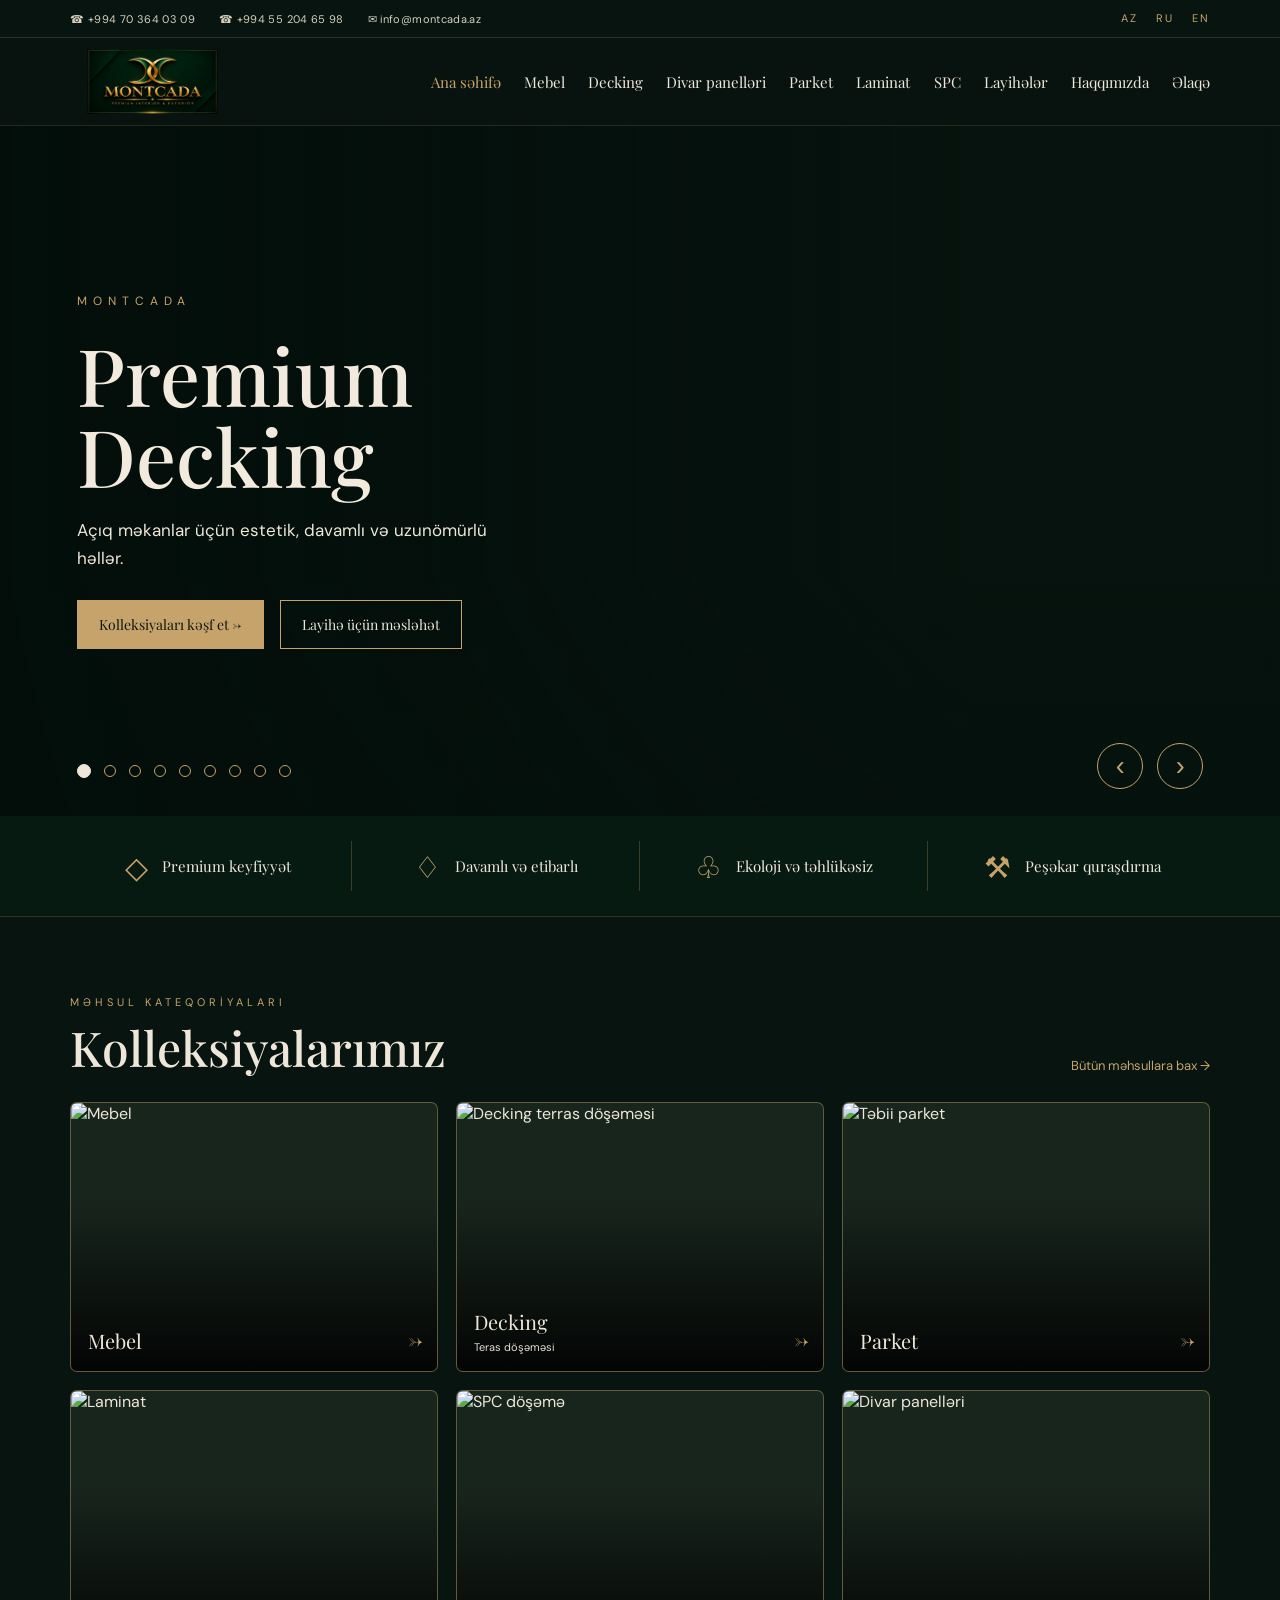
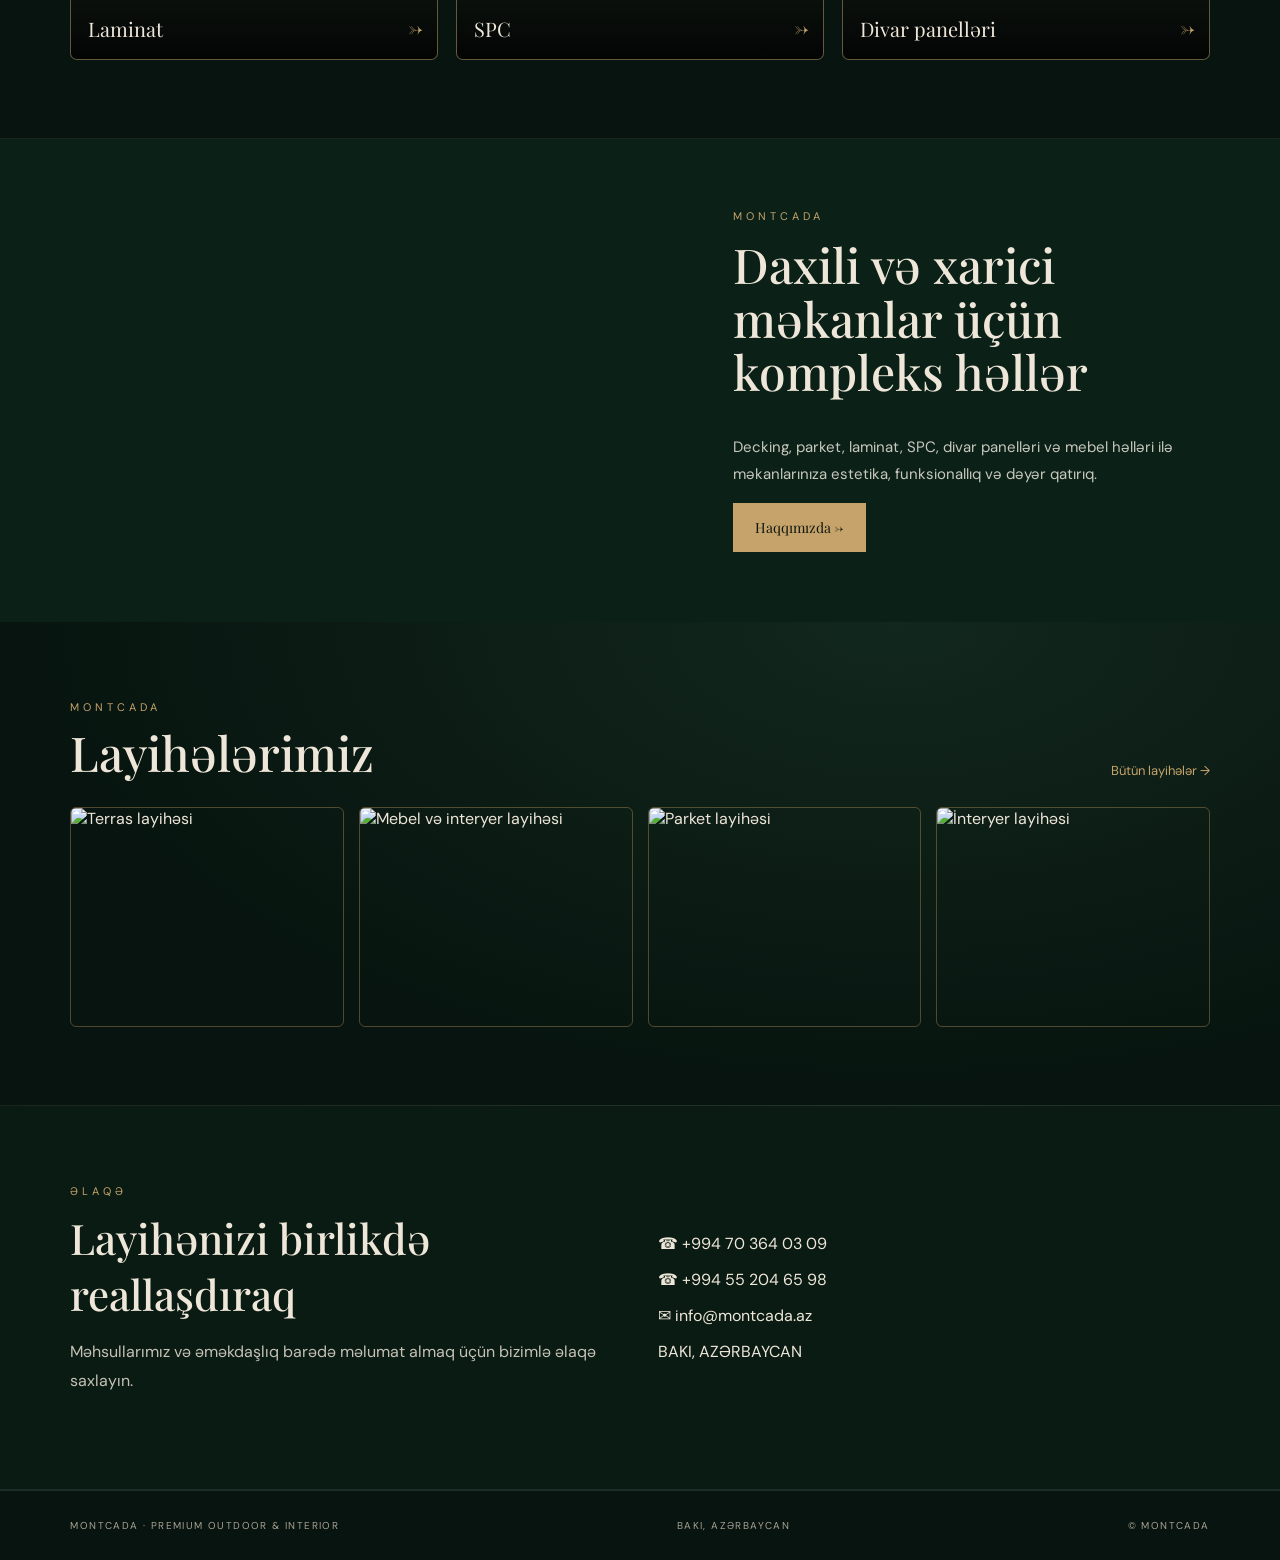
==== index.html @ 9d42d315 "Update index.html" ====
<!doctype html>
<html lang="az">
<head>
<meta charset="utf-8">
<meta name="viewport" content="width=device-width,initial-scale=1">
<meta name="theme-color" content="#07140f">
<title>MONTCADA | Premium Outdoor & Interior</title>
<meta name="description" content="MONTCADA — premium decking, mebel, parket, laminat, SPC və divar panelləri.">
<link rel="preconnect" href="https://fonts.googleapis.com">
<link rel="preconnect" href="https://fonts.gstatic.com" crossorigin>
<link href="https://fonts.googleapis.com/css2?family=DM+Sans:wght@400;500;600;700&family=Playfair+Display:wght@500;600;700&display=swap" rel="stylesheet">

<link rel="stylesheet"
  href="style.css">
</head>

<body>

<div class="topbar">
 <div class="top-contacts">
  <a href="tel:+994703640309">☎ +994 70 364 03 09</a>
  <a href="tel:+994552046598">☎ +994 55 204 65 98</a>
  <a href="mailto:info@montcada.az">✉ info@montcada.az</a>
 </div>
 <div class="languages">AZ　 RU　 EN</div>
</div>
 <header>
  <a class="brand" href="index.html#home" aria-label="MONTCADA ana səhifə">
    <img src="montcada-logo.webp" alt="MONTCADA">
  </a>

  <button class="menu-toggle" id="menuToggle" type="button"
    aria-label="Menyunu aç" aria-expanded="false">☰</button>

  <nav id="mainNav">
    <a class="active" aria-current="page" href="index.html#home">Ana səhifə</a>
    <a href="mebel.html">Mebel</a>
    <a href="decking.html">Decking</a>
    <a href="divar-panelleri.html">Divar panelləri</a>
    <a href="parket.html">Parket</a>
    <a href="laminat.html">Laminat</a>
    <a href="spc.html">SPC</a>
    <a href="#projects">Layihələr</a>
    <a href="#about">Haqqımızda</a>
    <a href="#contact">Əlaqə</a>
  </nav>
</header>

<main>

<!-- ANA SLAYD -->

<section class="hero" id="home" aria-label="MONTCADA əsas təqdimat">

 <div class="hero-bg active" id="heroBgA"></div>
 <div class="hero-bg" id="heroBgB"></div>
 <div class="hero-shade"></div>

 <div class="hero-content">
  <div class="eyebrow">MONTCADA</div>

  <h1 id="heroTitle">Premium<br>Decking</h1>

  <p id="heroDescription">
   Açıq məkanlar üçün estetik, davamlı və uzunömürlü həllər.
  </p>

  <div class="hero-actions">
   <a class="btn primary" href="#collections">Kolleksiyaları kəşf et →</a>
   <a class="btn" href="#contact">Layihə üçün məsləhət</a>
  </div>
 </div>

 <div class="hero-dots" id="heroDots" aria-label="Slayd seçimi"></div>

 <div class="hero-arrows">
  <button class="hero-arrow" id="heroPrev" aria-label="Əvvəlki slayd">‹</button>
  <button class="hero-arrow" id="heroNext" aria-label="Növbəti slayd">›</button>
 </div>

</section>

<!-- ÜSTÜNLÜKLƏR -->

<section class="benefits" aria-label="MONTCADA üstünlükləri">

 <div class="benefit">
  <span class="benefit-icon">◇</span>
  Premium keyfiyyət
 </div>

 <div class="benefit">
  <span class="benefit-icon">♢</span>
  Davamlı və etibarlı
 </div>

 <div class="benefit">
  <span class="benefit-icon">♧</span>
  Ekoloji və təhlükəsiz
 </div>

 <div class="benefit">
  <span class="benefit-icon">⚒</span>
  Peşəkar quraşdırma
 </div>

</section>

<!-- MƏHSUL KATEQORİYALARI -->

<section class="section" id="collections">

 <div class="section-heading">
  <div>
   <div class="section-kicker">Məhsul kateqoriyaları</div>
   <h2>Kolleksiyalarımız</h2>
  </div>

  <a class="text-link" href="#contact">Bütün məhsullara bax →</a>
 </div>

 <div class="category-grid">
<a class="category-card" id="mebel" href="mebel.html">
  <img loading="lazy"
  src="https://images.unsplash.com/photo-1616486338812-3dadae4b4ace?auto=format&fit=crop&w=800&q=85"
  alt="Mebel">
  <span class="category-label">
    <span>Mebel</span>
    <span class="category-arrow">→</span>
  </span>
</a>
 <a class="category-card" id="decking" href="decking.html">
   <img loading="lazy" src="https://images.unsplash.com/photo-1600566753086-00f18fb6b3ea?auto=format&fit=crop&w=700&q=80" alt="Decking terras döşəməsi">
   <span class="category-label">
    <span>Decking<small>Teras döşəməsi</small></span>
    <span class="category-arrow">→</span>
   </span>
  </a>

  <a class="category-card" id="parket" href="parket.html">
   <img loading="lazy" src="https://images.unsplash.com/photo-1600607687920-4e2a09cf159d?auto=format&fit=crop&w=700&q=80" alt="Təbii parket">
   <span class="category-label">
    <span>Parket</span>
    <span class="category-arrow">→</span>
   </span>
  </a>

  <a class="category-card" id="laminat" href="laminat.html">
   <img loading="lazy" src="https://images.unsplash.com/photo-1600210492486-724fe5c67fb0?auto=format&fit=crop&w=700&q=80" alt="Laminat">
   <span class="category-label">
    <span>Laminat</span>
    <span class="category-arrow">→</span>
   </span>
  </a>

  <a class="category-card" id="spc" href="spc.html">
   <img loading="lazy" src="https://images.unsplash.com/photo-1600566753190-17f0baa2a6c3?auto=format&fit=crop&w=700&q=80" alt="SPC döşəmə">
   <span class="category-label">
    <span>SPC</span>
    <span class="category-arrow">→</span>
   </span>
  </a>

  <a class="category-card" id="divar-panelleri" href="divar-panelleri.html">
   <img loading="lazy" src="https://images.unsplash.com/photo-1600607687939-ce8a6c25118c?auto=format&fit=crop&w=700&q=80" alt="Divar panelləri">
   <span class="category-label">
    <span>Divar panelləri</span>
    <span class="category-arrow">→</span>
   </span>
  </a>

 </div>
</section>

<!-- HAQQIMIZDA -->

<section class="about" id="about">

 <div class="about-image" role="img" aria-label="Müasir interyer"></div>

 <div class="about-copy" id="mebel">

  <div class="section-kicker">MONTCADA</div>

  <h2>Daxili və xarici məkanlar üçün kompleks həllər</h2>

  <p>
   Decking, parket, laminat, SPC, divar panelləri və mebel həlləri ilə
   məkanlarınıza estetika, funksionallıq və dəyər qatırıq.
  </p>

  <div>
   <a class="btn primary" href="#contact">Haqqımızda →</a>
  </div>

 </div>
</section>

<!-- LAYİHƏLƏR -->

<section class="section projects" id="projects">

 <div class="section-heading">
  <div>
   <div class="section-kicker">MONTCADA</div>
   <h2>Layihələrimiz</h2>
  </div>

  <a class="text-link" href="#contact">Bütün layihələr →</a>
 </div>

 <div class="project-grid">

  <div class="project-card">
   <img loading="lazy" src="https://images.unsplash.com/photo-1600566753086-00f18fb6b3ea?auto=format&fit=crop&w=800&q=80" alt="Terras layihəsi">
  </div>

  <div class="project-card">
   <img loading="lazy" src="https://images.unsplash.com/photo-1600210492486-724fe5c67fb0?auto=format&fit=crop&w=800&q=80" alt="Mebel və interyer layihəsi">
  </div>

  <div class="project-card">
   <img loading="lazy" src="https://images.unsplash.com/photo-1600607687920-4e2a09cf159d?auto=format&fit=crop&w=800&q=80" alt="Parket layihəsi">
  </div>

  <div class="project-card">
   <img loading="lazy" src="https://images.unsplash.com/photo-1600607687939-ce8a6c25118c?auto=format&fit=crop&w=800&q=80" alt="İnteryer layihəsi">
  </div>

 </div>
</section>

<!-- ƏLAQƏ -->

<section class="section contact-section" id="contact">

 <div>
  <div class="section-kicker">Əlaqə</div>
  <h2>Layihənizi birlikdə reallaşdıraq</h2>
  <p>
   Məhsullarımız və əməkdaşlıq barədə məlumat almaq üçün
   bizimlə əlaqə saxlayın.
  </p>
 </div>

 <div class="contact-details">
  <a href="tel:+994703640309">☎ +994 70 364 03 09</a>
  <a href="tel:+994552046598">☎ +994 55 204 65 98</a>
  <a href="mailto:info@montcada.az">✉ info@montcada.az</a>
  <span>BAKI, AZƏRBAYCAN</span>
 </div>

</section>

</main>

<footer>
 <span>MONTCADA · PREMIUM OUTDOOR & INTERIOR</span>
 <span>BAKI, AZƏRBAYCAN</span>
 <span>© MONTCADA</span>
</footer>

<script>

/* 9 ANA SLAYD */

const heroItems=[

 {
  title:"Premium<br>Decking",
  desc:"Açıq məkanlar üçün estetik, davamlı və uzunömürlü həllər.",
  image:"https://images.unsplash.com/photo-1600607687939-ce8a6c25118c?auto=format&fit=crop&w=1800&q=85"
 },

 {
  title:"Premium Mebel",
  desc:"Daxili və xarici məkanlar üçün zövqlü mebel həlləri.",
  image:"https://images.unsplash.com/photo-1600210492486-724fe5c67fb0?auto=format&fit=crop&w=1800&q=85"
 },

 {
  title:"Müasir İnteryer",
  desc:"Məkanınıza xüsusi xarakter verən müasir dizayn həlləri.",
  image:"https://images.unsplash.com/photo-1600566753086-00f18fb6b3ea?auto=format&fit=crop&w=1800&q=85"
 },

 {
  title:"Təbii Parket",
  desc:"Təbii ağacın istiliyi və zərifliyi ilə seçilən döşəmələr.",
  image:"https://images.unsplash.com/photo-1600607687920-4e2a09cf159d?auto=format&fit=crop&w=1800&q=85"
 },

 {
  title:"Laminat",
  desc:"Hər interyerə uyğun davamlı və praktik döşəmə həlləri.",
  image:"https://images.unsplash.com/photo-1600566753190-17f0baa2a6c3?auto=format&fit=crop&w=1800&q=85"
 },

 {
  title:"Divar Panelləri",
  desc:"İnteryerinizə xüsusi görünüş verən müasir divar üzlükləri.",
  image:"https://images.unsplash.com/photo-1600607687939-ce8a6c25118c?auto=format&fit=crop&w=1800&q=85&sat=-20"
 },

 {
  title:"SPC Döşəmə",
  desc:"Suya davamlı və müasir məkanlar üçün universal döşəmə.",
  image:"https://images.unsplash.com/photo-1600566752355-35792bedcfea?auto=format&fit=crop&w=1800&q=85"
 },

 {
  title:"Premium Kolleksiyalar",
  desc:"Zövqünüzə və məkanınıza uyğun geniş məhsul seçimi.",
  image:"https://images.unsplash.com/photo-1600607687644-c7171b42498f?auto=format&fit=crop&w=1800&q=85"
 },

 {
  title:"MONTCADA",
  desc:"Keyfiyyət, estetika və etibarlı xidmət bir arada.",
  image:"https://images.unsplash.com/photo-1600566753190-17f0baa2a6c3?auto=format&fit=crop&w=1800&q=85&sat=15"
 }

];

const bgA=document.getElementById("heroBgA");
const bgB=document.getElementById("heroBgB");

const titleEl=document.getElementById("heroTitle");
const descEl=document.getElementById("heroDescription");
const dotsEl=document.getElementById("heroDots");

let heroIndex=0;
let activeBg=0;
let heroTimer;

/* NOQTƏLƏRİ YARAT */

heroItems.forEach((item,index)=>{

 const dot=document.createElement("button");

 dot.type="button";

 dot.className="hero-dot"+(index===0?" active":"");

 dot.setAttribute("aria-label",`${index+1}-ci slayda keç`);

 dot.addEventListener("click",()=>goHero(index,true));

 dotsEl.appendChild(dot);

});

/* SLAYDI DƏYİŞ */

function goHero(index,manual=false){

 index=(index+heroItems.length)%heroItems.length;

 if(index===heroIndex)return;

 const item=heroItems[index];

 const nextBg=activeBg===0?bgB:bgA;

 const preload=new Image();

 preload.onload=()=>{

  nextBg.style.backgroundImage=`url("${item.image}")`;

  nextBg.classList.add("active");

  (activeBg===0?bgA:bgB).classList.remove("active");

  activeBg=activeBg===0?1:0;

  titleEl.innerHTML=item.title;

  descEl.textContent=item.desc;

  [...dotsEl.children].forEach((dot,i)=>{
   dot.classList.toggle("active",i===index);
  });

  heroIndex=index;

 };

 preload.onerror=()=>{};

 preload.src=item.image;

 if(manual)resetHeroTimer();

}

/* 10 SANİYƏLİK AVTOMATİK SLAYD */

function resetHeroTimer(){

 clearInterval(heroTimer);

 heroTimer=setInterval(()=>{
  goHero(heroIndex+1);
 },10000);

}

/* SAĞ-SOL DÜYMƏLƏR */

document.getElementById("heroPrev").addEventListener("click",()=>{
 goHero(heroIndex-1,true);
});

document.getElementById("heroNext").addEventListener("click",()=>{
 goHero(heroIndex+1,true);
});

/* İLK ŞƏKİL */

bgA.style.backgroundImage=`url("${heroItems[0].image}")`;

/* QALAN ŞƏKİLLƏRİ ƏVVƏLCƏDƏN YÜKLƏ */

heroItems.slice(1).forEach(item=>{
 const image=new Image();
 image.src=item.image;
});

/* SLAYDI BAŞLAT */

resetHeroTimer();

/* MOBİL MENYU */

const menuToggle=document.getElementById("menuToggle");

const mainNav=document.getElementById("mainNav");

menuToggle.addEventListener("click",()=>{

 const open=mainNav.classList.toggle("open");

 menuToggle.setAttribute("aria-expanded",String(open));

 menuToggle.textContent=open?"×":"☰";

});

mainNav.querySelectorAll("a").forEach(link=>{

 link.addEventListener("click",()=>{

  mainNav.classList.remove("open");

  menuToggle.setAttribute("aria-expanded","false");

  menuToggle.textContent="☰";

 });

});

</script>

</body>
</html>
---- style.css ----
:root{
--bg:#07140f;
--panel:#0c1d16;
--green:#123e2d;
--gold:#c5a36a;
--cream:#eee6d8;
--muted:#b6b1a6
}

*{box-sizing:border-box}

html{
scroll-behavior:smooth;
scroll-padding-top:90px
}

body{
margin:0;
background:var(--bg);
color:var(--cream);
font-family:"DM Sans",sans-serif
}

a{color:inherit}

.topbar{
min-height:38px;
padding:7px 5.5%;
display:flex;
align-items:center;
justify-content:space-between;
gap:18px;
border-bottom:1px solid #ffffff20;
color:#d9d0bf;
font-size:11px;
letter-spacing:.35px
}

.top-contacts{
display:flex;
gap:24px;
flex-wrap:wrap
}

.topbar a{text-decoration:none}

.languages{
color:var(--gold);
white-space:nowrap;
letter-spacing:2px
}

header{
min-height:88px;
padding:10px 5.5%;
display:flex;
align-items:center;
justify-content:space-between;
gap:28px;
background:#08130f;
border-bottom:1px solid #c5a36a28;
position:relative;
z-index:20
}

.brand{
width:205px;
height:65px;
flex:0 0 205px;
display:flex;
align-items:center
}

.brand img{
width:100%;
height:100%;
object-fit:contain
}
.brand{
  transform:translateX(-15%);
}
@media (min-width:851px){
  .brand{
    transform:translateX(-10%);
  }
}


nav{
display:flex;
align-items:center;
justify-content:flex-end;
gap:clamp(12px,1.8vw,27px);
flex:1
}

nav a{
text-decoration:none;
color:#eee6d8;
font:15px "Playfair Display",serif;
white-space:nowrap;
transition:color .25s
}

nav a:hover{color:var(--gold)}

nav a.active{
  color:var(--gold);
}
  
.menu-toggle{
display:none;
background:transparent;
color:var(--gold);
border:1px solid #c5a36a88;
border-radius:3px;
font-size:23px;
padding:5px 11px
}

/* ANA SLAYD */

.hero{
height:min(690px,68vw);
min-height:570px;
position:relative;
overflow:hidden;
background:#07140f
}

.hero-bg{
position:absolute;
inset:0;
background-size:cover;
background-position:center;
opacity:0;
transition:opacity 1.5s ease;
will-change:opacity
}

.hero-bg.active{opacity:1}

.hero-shade{
position:absolute;
inset:0;
background:
linear-gradient(90deg,rgba(3,14,10,.91) 0%,rgba(3,14,10,.65) 34%,rgba(3,14,10,.12) 76%),
linear-gradient(0deg,rgba(3,14,10,.28),transparent 35%);
z-index:1;
pointer-events:none
}

.hero-content{
position:relative;
z-index:2;
height:100%;
max-width:760px;
padding:60px 6%;
display:flex;
flex-direction:column;
justify-content:center;
align-items:flex-start
}

.eyebrow{
color:var(--gold);
font-size:12px;
letter-spacing:6px;
text-transform:uppercase
}

.hero h1{
font:500 clamp(50px,6.2vw,82px)/1.02 "Playfair Display",serif;
color:#f2eadc;
margin:25px 0 20px;
max-width:700px
}

.hero p{
font-size:17px;
line-height:1.7;
color:#eee6d8;
max-width:430px;
margin:0
}

.hero-actions{
display:flex;
flex-wrap:wrap;
gap:16px;
margin-top:27px
}

.btn{
display:inline-flex;
align-items:center;
justify-content:center;
gap:12px;
padding:14px 21px;
border:1px solid var(--gold);
color:var(--cream);
text-decoration:none;
font:14px "Playfair Display",serif;
transition:background .25s,color .25s
}

.btn.primary{
background:var(--gold);
color:#10170f
}

.btn:hover{
background:var(--gold);
color:#10170f
}

/* SLAYD NOQTƏLƏRİ */

.hero-dots{
position:absolute;
z-index:4;
left:6%;
bottom:38px;
display:flex;
align-items:center;
gap:13px
}

.hero-dot{
width:12px;
height:12px;
padding:0;
border:1px solid var(--gold);
border-radius:50%;
background:transparent;
cursor:pointer;
transition:all .35s
}

.hero-dot.active{
width:14px;
height:14px;
background:var(--cream);
border-color:var(--cream)
}

.hero-arrows{
position:absolute;
z-index:4;
right:6%;
bottom:27px;
display:flex;
gap:14px
}

.hero-arrow{
width:46px;
height:46px;
border:1px solid var(--gold);
border-radius:50%;
background:#07140f55;
color:var(--gold);
font-size:27px;
cursor:pointer;
transition:all .25s
}

.hero-arrow:hover{
background:var(--gold);
color:#07140f
}

/* ÜSTÜNLÜKLƏR */

.benefits{
display:grid;
grid-template-columns:repeat(4,1fr);
padding:25px 5%;
background:#071a12;
border-bottom:1px solid #c5a36a33
}

.benefit{
display:flex;
align-items:center;
justify-content:center;
gap:14px;
padding:5px 12px;
border-right:1px solid #c5a36a44;
font:15px "Playfair Display",serif
}

.benefit:last-child{border:0}

.benefit-icon{
font-size:30px;
color:var(--gold)
}

/* MƏHSULLAR */

.section{
padding:78px 5.5%;
border-bottom:1px solid #ffffff12
}

.section-heading{
display:flex;
align-items:flex-end;
justify-content:space-between;
gap:20px;
margin-bottom:28px
}

.section-kicker{
color:var(--gold);
font-size:11px;
letter-spacing:4px;
text-transform:uppercase
}

.section h2{
font:500 clamp(34px,4vw,48px)/1.1 "Playfair Display",serif;
margin:12px 0 0
}

.text-link{
color:var(--gold);
text-decoration:none;
font-size:13px;
white-space:nowrap
}

.category-grid{
display:grid;
grid-template-columns:repeat(3,minmax(0,1fr));
gap:18px
}

.category-card{
height:270px;
position:relative;
overflow:hidden;
border:1px solid #b9965d77;
border-radius:7px;
background:#18251d;
text-decoration:none
}

.category-card img{
width:100%;
height:100%;
object-fit:cover;
display:block;
transition:transform .7s ease
}

.category-card:hover img{
transform:scale(1.06)
}

.category-card:after{
content:"";
position:absolute;
inset:35% 0 0;
background:linear-gradient(transparent,rgba(0,0,0,.88))
}

.category-label{
position:absolute;
z-index:1;
left:17px;
right:14px;
bottom:17px;
display:flex;
align-items:flex-end;
justify-content:space-between;
gap:8px;
font:20px "Playfair Display",serif
}

.category-label small{
display:block;
font:11px "DM Sans",sans-serif;
margin-top:5px;
color:#e4ded3
}

.category-arrow{
color:var(--gold);
font-size:22px
}

/* HAQQIMIZDA */

.about{
display:grid;
grid-template-columns:1.05fr .95fr;
min-height:420px;
background:#0b2118
}

.about-image{
min-height:420px;
background:url("https://images.unsplash.com/photo-1600210492486-724fe5c67fb0?auto=format&fit=crop&w=1400&q=82") center/cover
}

.about-copy{
padding:70px 10%;
display:flex;
flex-direction:column;
justify-content:center
}

.about-copy h2{
font:500 clamp(34px,4vw,48px)/1.12 "Playfair Display",serif;
margin:15px 0 20px
}

.about-copy p{
color:#c9c8bd;
line-height:1.8;
font-size:15px;
max-width:540px
}

/* LAYİHƏLƏR */

.projects{
background:radial-gradient(ellipse at 70% 0%,#12271d,#07140f 70%)
}

.project-grid{
display:grid;
grid-template-columns:repeat(4,1fr);
gap:15px
}

.project-card{
height:220px;
overflow:hidden;
border-radius:6px;
border:1px solid #b9965d66
}

.project-card img{
width:100%;
height:100%;
object-fit:cover;
display:block;
transition:transform .7s
}

.project-card:hover img{
transform:scale(1.05)
}

/* ƏLAQƏ */

.contact-section{
display:grid;
grid-template-columns:1fr 1fr;
gap:35px;
align-items:center;
background:#0a1b13
}

.contact-section h2{
font:500 42px "Playfair Display",serif;
margin:12px 0
}

.contact-section p{
color:#c5c1b5;
line-height:1.8
}

.contact-details{
display:grid;
gap:15px
}

.contact-details a{
color:var(--cream);
text-decoration:none
}

footer{
padding:28px 5.5%;
display:flex;
justify-content:space-between;
gap:15px;
flex-wrap:wrap;
color:#a9a294;
font-size:10px;
letter-spacing:1.4px;
border-top:1px solid #ffffff1a
}

/* TABLET */

@media(max-width:1050px){
header{gap:15px}
.brand{width:165px;flex-basis:165px}
nav{gap:12px}
nav a{font-size:13px}
.category-card{height:230px}
}

/* MOBİL */

@media(max-width:850px){

.topbar{
padding:7px 4%;
font-size:9px
}

.top-contacts{gap:10px}

header{
min-height:75px;
padding:8px 4%;
flex-wrap:wrap
}

.brand{
width:155px;
height:54px;
flex-basis:155px
}

.menu-toggle{
display:block;
margin-left:auto
}

nav{
display:none;
order:3;
flex:0 0 100%;
width:100%;
justify-content:flex-start;
flex-wrap:wrap;
gap:16px 20px;
padding:12px 0 15px
}

nav.open{display:flex}

.hero{
height:620px;
min-height:530px
}

.hero-content{padding:45px 7%}

.benefits{
grid-template-columns:1fr 1fr;
gap:15px;
padding:22px 5%
}

.benefit{
justify-content:flex-start;
border:0;
font-size:13px
}

.category-grid{
grid-template-columns:repeat(2,minmax(0,1fr))
}

.category-card{height:210px}

.category-card:last-child{
grid-column:span 2
}

.about{grid-template-columns:1fr}

.about-image{min-height:330px}

.about-copy{padding:50px 7%}

.project-grid{grid-template-columns:1fr 1fr}

.project-card{height:190px}

.contact-section{grid-template-columns:1fr}
}

/* TELEFON */

@media(max-width:520px){

.topbar{font-size:8px}

.top-contacts{
display:grid;
gap:3px
}

.languages{letter-spacing:1px}

.hero{
height:590px;
min-height:510px
}

.hero-content{padding:40px 7%}

.hero h1{font-size:46px}

.hero p{
font-size:14px;
max-width:310px
}

.hero-actions{gap:9px}

.hero-actions .btn{
padding:12px 13px;
font-size:12px
}

.hero-dots{
left:7%;
bottom:27px;
gap:9px
}

.hero-dot{
width:9px;
height:9px
}

.hero-dot.active{
width:12px;
height:12px
}

.hero-arrows{
right:5%;
bottom:15px;
gap:7px
}

.hero-arrow{
width:36px;
height:36px;
font-size:21px
}

.benefit{
gap:8px;
font-size:11px;
padding:3px
}

.benefit-icon{font-size:23px}

.section{padding:52px 5%}

.section-heading{
align-items:flex-start;
flex-direction:column
}

.category-grid{gap:9px}

.category-card{height:165px}

.category-label{
left:10px;
bottom:12px;
font-size:17px
}

.about-image{min-height:250px}

.about-copy h2{font-size:34px}

.project-card{height:145px}

.contact-section h2{font-size:34px}

footer{
flex-direction:column;
font-size:9px
}
}

@media(prefers-reduced-motion:reduce){
*,*::before,*::after{
scroll-behavior:auto!important;
transition:none!important
}
}
/* MONTCADA — PREMIUM MOBIL MENYU */
@media (max-width: 850px) {
  header {
    position: relative !important;
    z-index: 100 !important;
    display: flex !important;
    flex-wrap: wrap !important;
    align-items: center !important;
    justify-content: space-between !important;
    height: auto !important;
    min-height: 88px !important;
    padding: 10px 5% !important;
    gap: 12px !important;
  }

  header .brand {
    display: flex !important;
    align-items: center !important;
    width: 190px !important;
    height: 65px !important;
  }

  header .brand img {
    width: 100% !important;
    height: 100% !important;
    object-fit: contain !important;
  }

  #menuToggle {
    display: block !important;
    margin-left: auto !important;
    background: transparent !important;
    color: #c5a36a !important;
    border: 1px solid rgba(197,163,106,.65) !important;
    border-radius: 3px !important;
    padding: 9px 13px !important;
    font-size: 25px !important;
  }

  #mainNav {
    display: none !important;
    position: static !important;
    order: 3 !important;
    flex: 0 0 100% !important;
    width: 100% !important;
    height: auto !important;
    margin: 0 !important;
    padding: 8px 0 12px !important;
    flex-direction: column !important;
    align-items: stretch !important;
    gap: 0 !important;
    background: transparent !important;
  }

  #mainNav.open {
    display: flex !important;
  }

  #mainNav a {
    display: block !important;
    width: 100% !important;
    padding: 13px 8px !important;
    border: 0 !important;
    border-bottom: 1px solid rgba(197,163,106,.18) !important;
    background: transparent !important;
    color: #eee6d8 !important;
    font-family: Georgia, serif !important;
    font-size: 23px !important;
    text-align: left !important;
    text-decoration: none !important;
  }

  #mainNav a.active,
  #mainNav a[aria-current="page"] {
    color: #c5a36a !important;
  }
}

@media (max-width: 520px) {
  header .brand {
    width: 175px !important;
    height: 60px !important;
  }

  #mainNav a {
    font-size: 22px !important;
  }
}
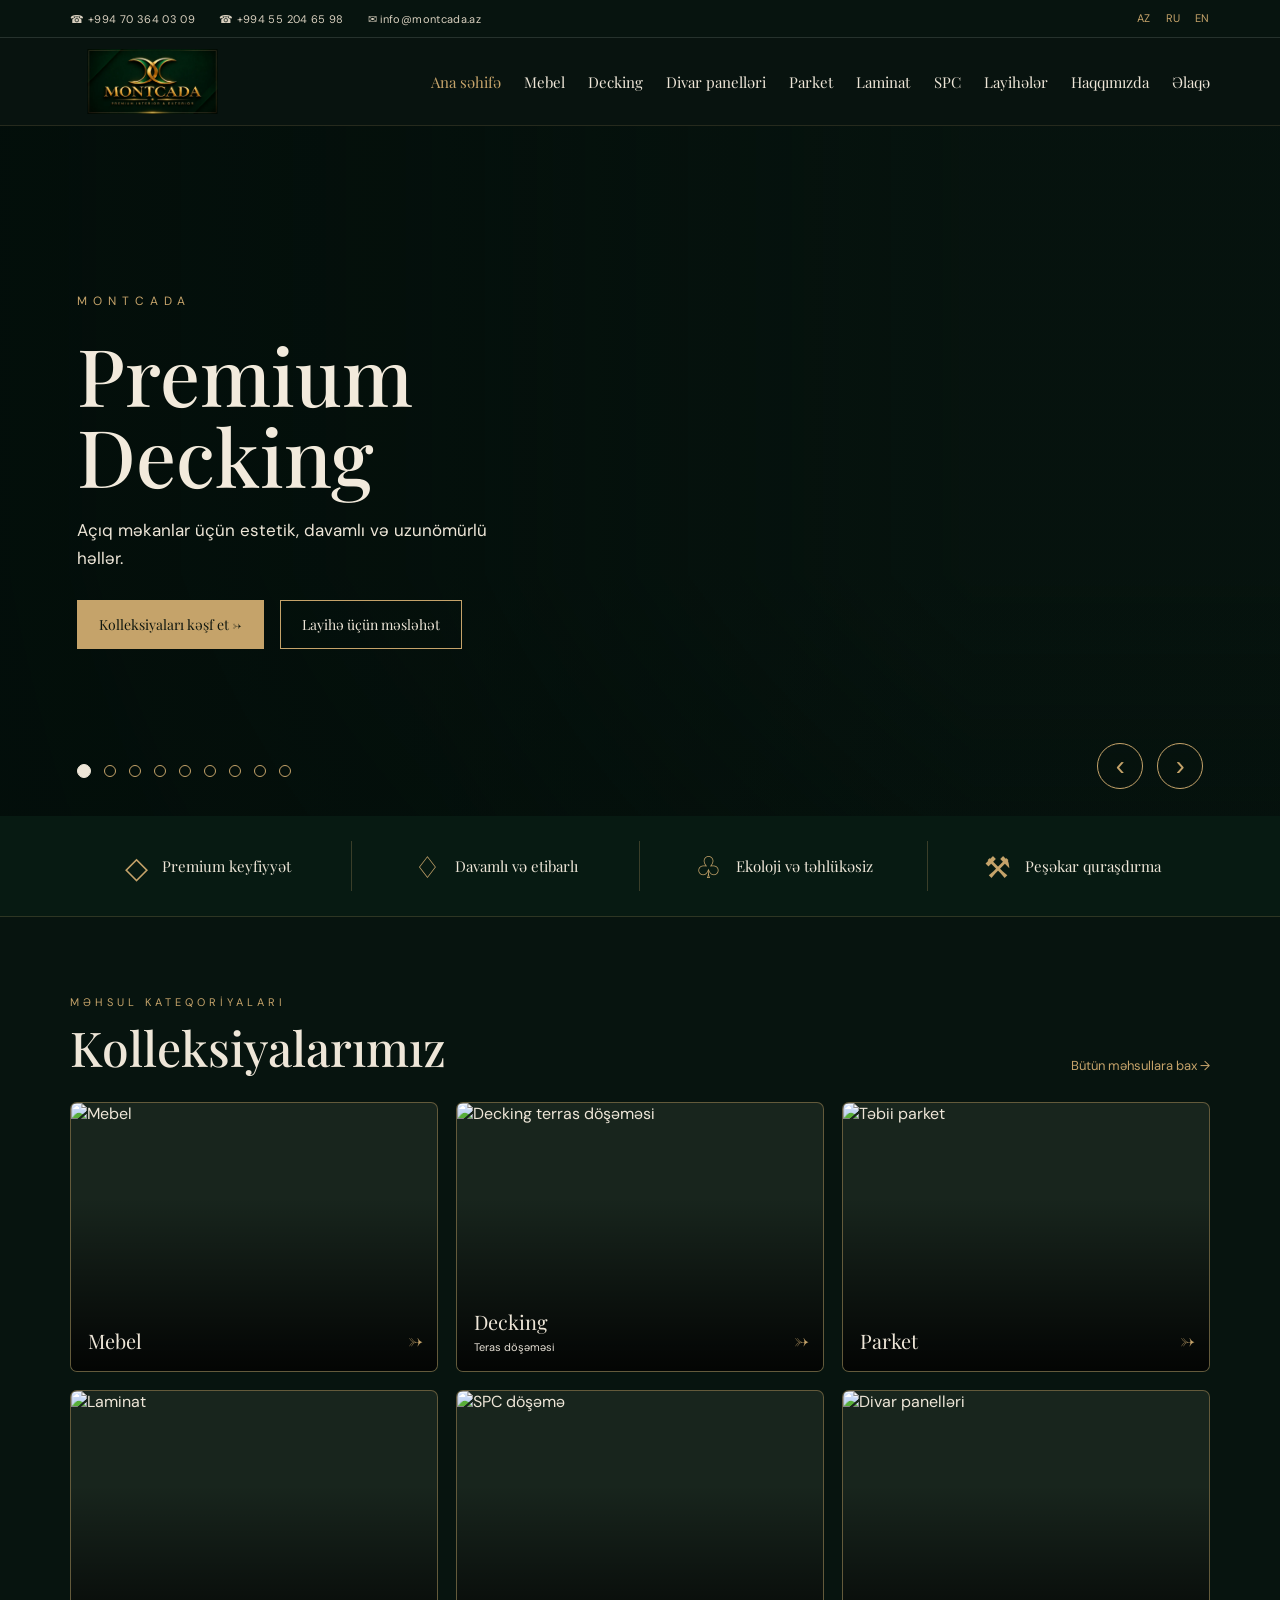
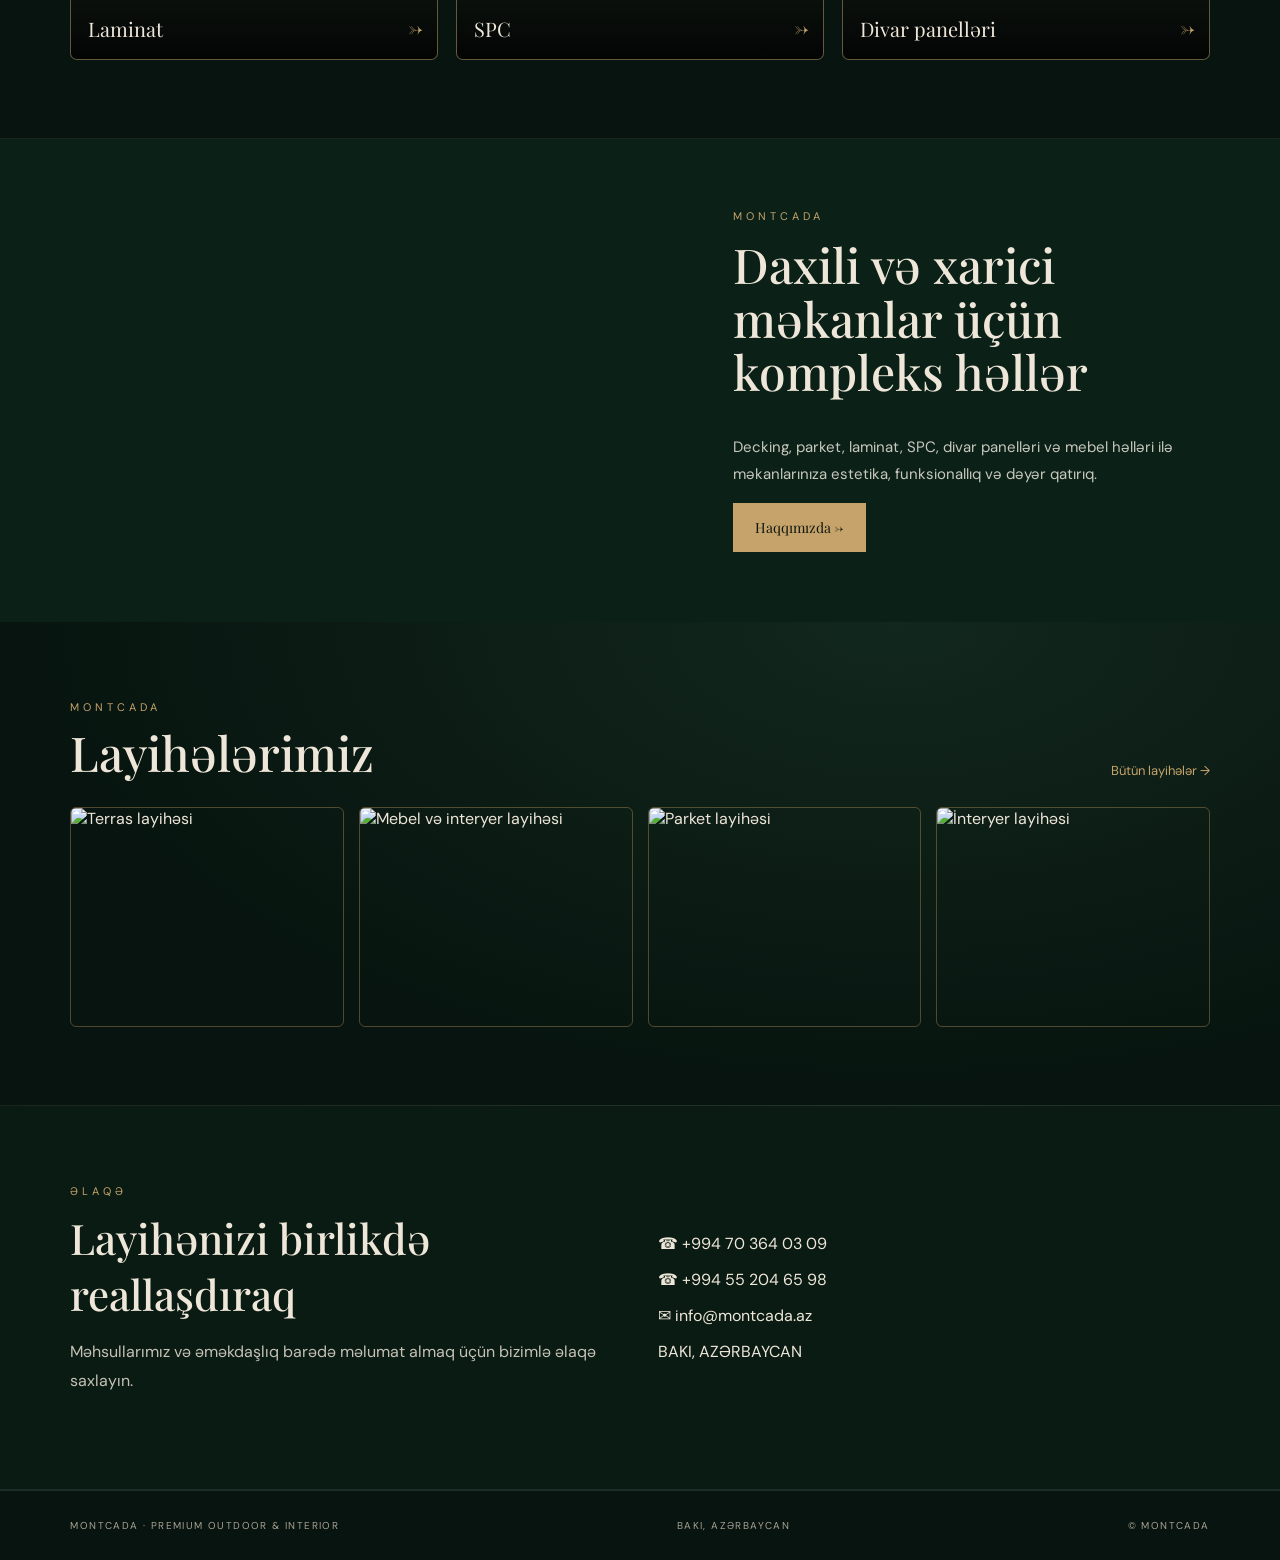
==== commit 9d5a714c: "Update index.html" ====
--- a/index.html
+++ b/index.html
@@ -20,7 +20,7 @@
  <div class="top-contacts">
   <a href="tel:+994703640309">☎ +994 70 364 03 09</a>
   <a href="tel:+994552046598">☎ +994 55 204 65 98</a>
-  <a href="mailto:info@montcada.az">✉ info@montcada.az</a>
+  <a class="top-email" href="mailto:info@montcada.az">✉ info@montcada.az</a>
  </div>
  <div class="languages">AZ　 RU　 EN</div>
 </div>
--- a/style.css
+++ b/style.css
@@ -40,7 +40,8 @@
 .top-contacts{
 display:flex;
 gap:24px;
-flex-wrap:wrap
+flex-wrap:wrap;
+justify-content:center;
 }
 
 .topbar a{text-decoration:none}
@@ -49,6 +50,7 @@
 color:var(--gold);
 white-space:nowrap;
 letter-spacing:2px
+  text-align:center;
 }
 
 header{
@@ -503,8 +505,8 @@
 @media(max-width:1050px){
 header{gap:15px}
 .brand{width:165px;flex-basis:165px}
-nav{gap:12px}
-nav a{font-size:13px}
+nav{gap:13px}
+nav a{font-size:15px}
 .category-card{height:230px}
 }
 
@@ -517,7 +519,12 @@
 font-size:9px
 }
 
-.top-contacts{gap:10px}
+.top-contacts{
+display:grid;
+gap:3px;
+justify-items:center;
+text-align:center;
+}
 
 header{
 min-height:75px;
@@ -599,7 +606,9 @@
 
 .top-contacts{
 display:grid;
-gap:3px
+gap:3px;
+justify-items:center;
+text-align:center;
 }
 
 .languages{letter-spacing:1px}
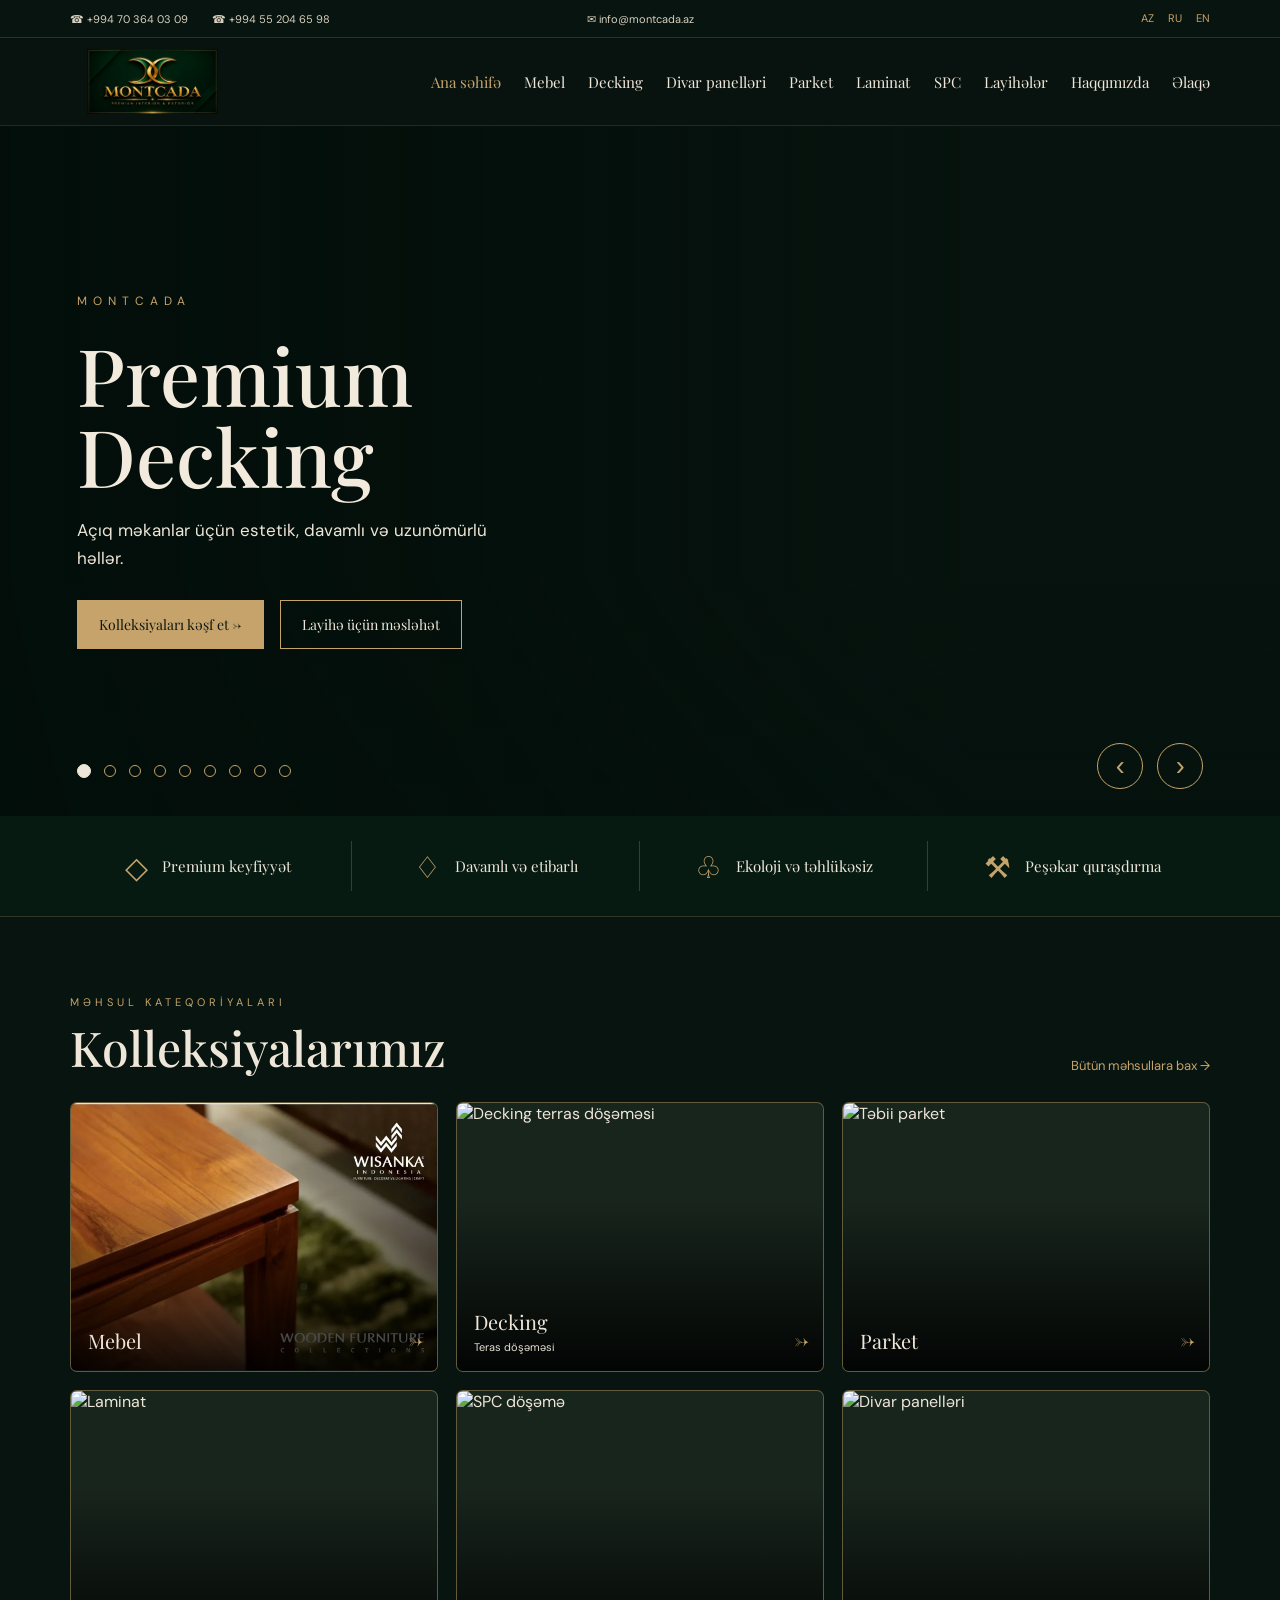
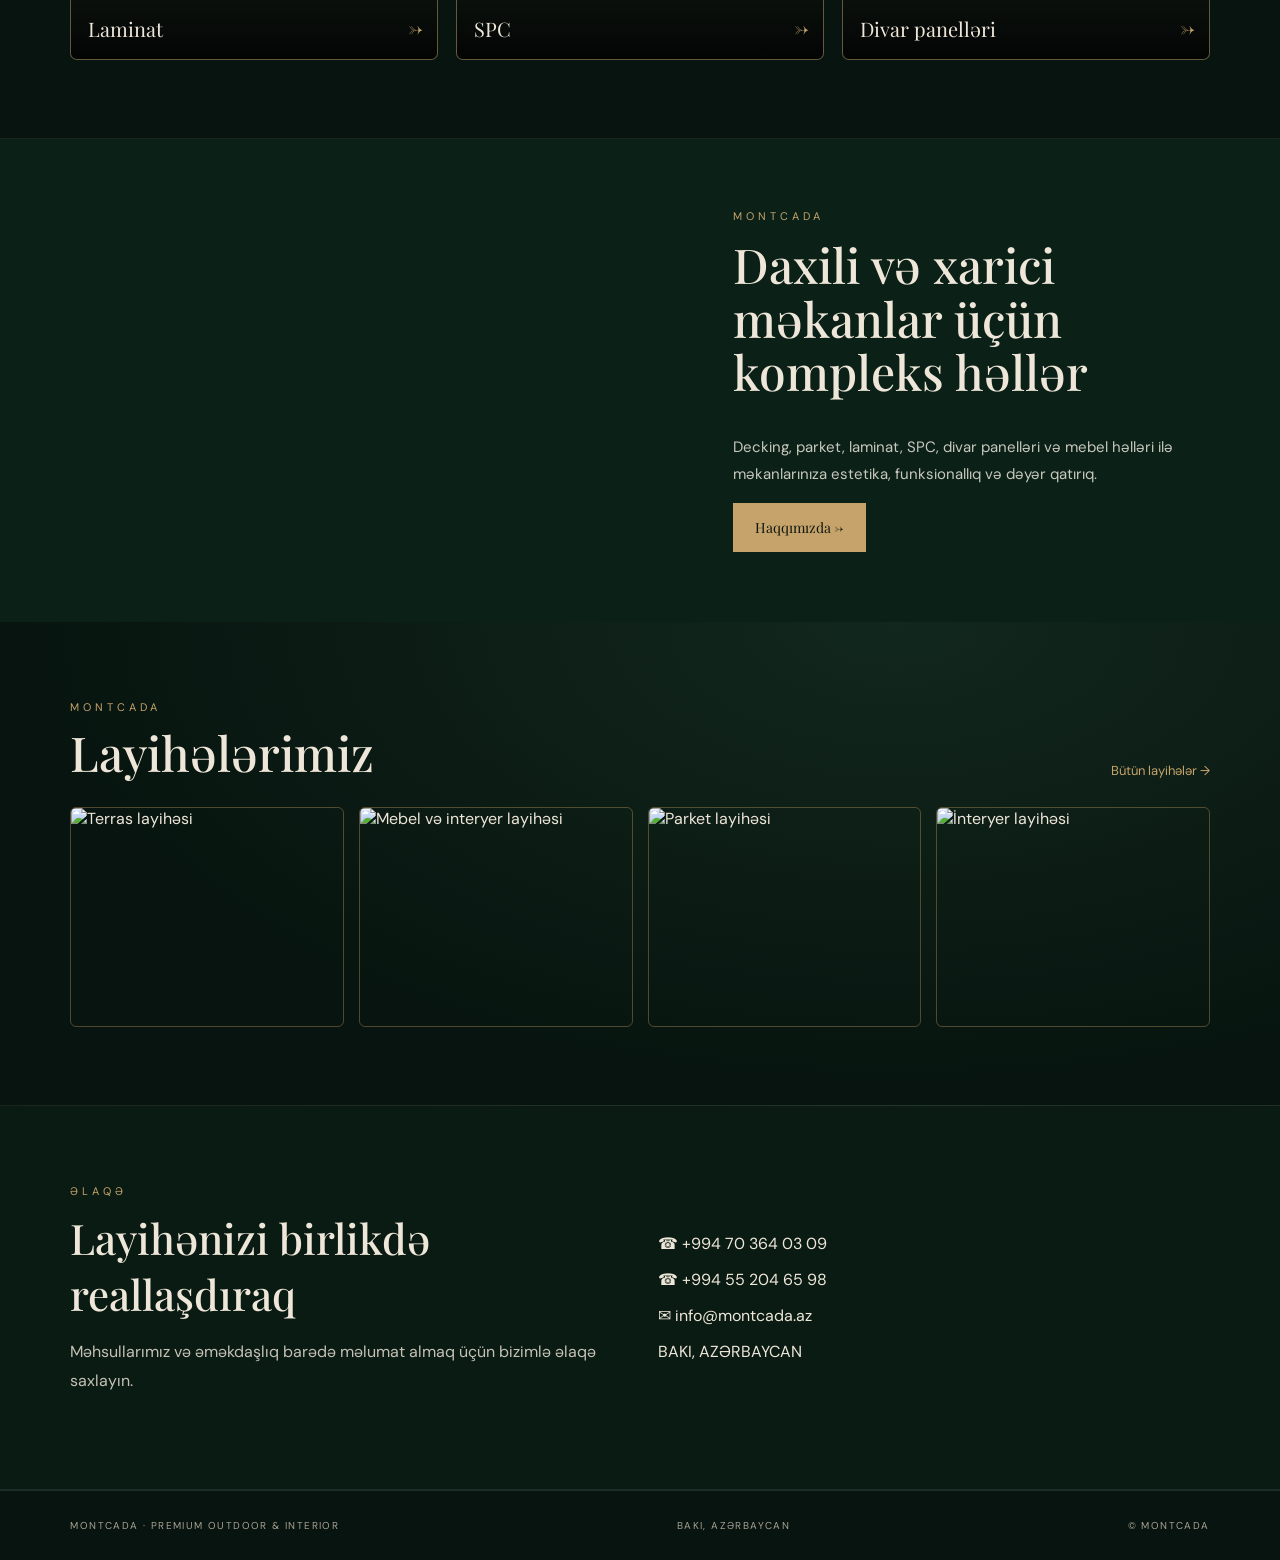
==== commit eeae9d4a: "Update index.html" ====
--- a/index.html
+++ b/index.html
@@ -122,7 +122,7 @@
  <div class="category-grid">
 <a class="category-card" id="mebel" href="mebel.html">
   <img loading="lazy"
-  src="https://images.unsplash.com/photo-1616486338812-3dadae4b4ace?auto=format&fit=crop&w=800&q=85"
+  src="cards/montcada-wooden-furniture-card mebel.webp"
   alt="Mebel">
   <span class="category-label">
     <span>Mebel</span>
--- a/style.css
+++ b/style.css
@@ -35,13 +35,21 @@
 color:#d9d0bf;
 font-size:11px;
 letter-spacing:.35px
+  position:relative;
 }
 
 .top-contacts{
 display:flex;
 gap:24px;
 flex-wrap:wrap;
-justify-content:center;
+
+}
+
+.top-email{
+position:absolute;
+left:50%;
+transform:translateX(-50%);
+white-space:nowrap;
 }
 
 .topbar a{text-decoration:none}
@@ -336,7 +344,7 @@
 
 .category-grid{
 display:grid;
-grid-template-columns:repeat(3,minmax(0,1fr));
+grid-template-columns:repeat(3,1fr);
 gap:18px
 }
 
@@ -519,12 +527,7 @@
 font-size:9px
 }
 
-.top-contacts{
-display:grid;
-gap:3px;
-justify-items:center;
-text-align:center;
-}
+
 
 header{
 min-height:75px;
@@ -604,12 +607,6 @@
 
 .topbar{font-size:8px}
 
-.top-contacts{
-display:grid;
-gap:3px;
-justify-items:center;
-text-align:center;
-}
 
 .languages{letter-spacing:1px}
 
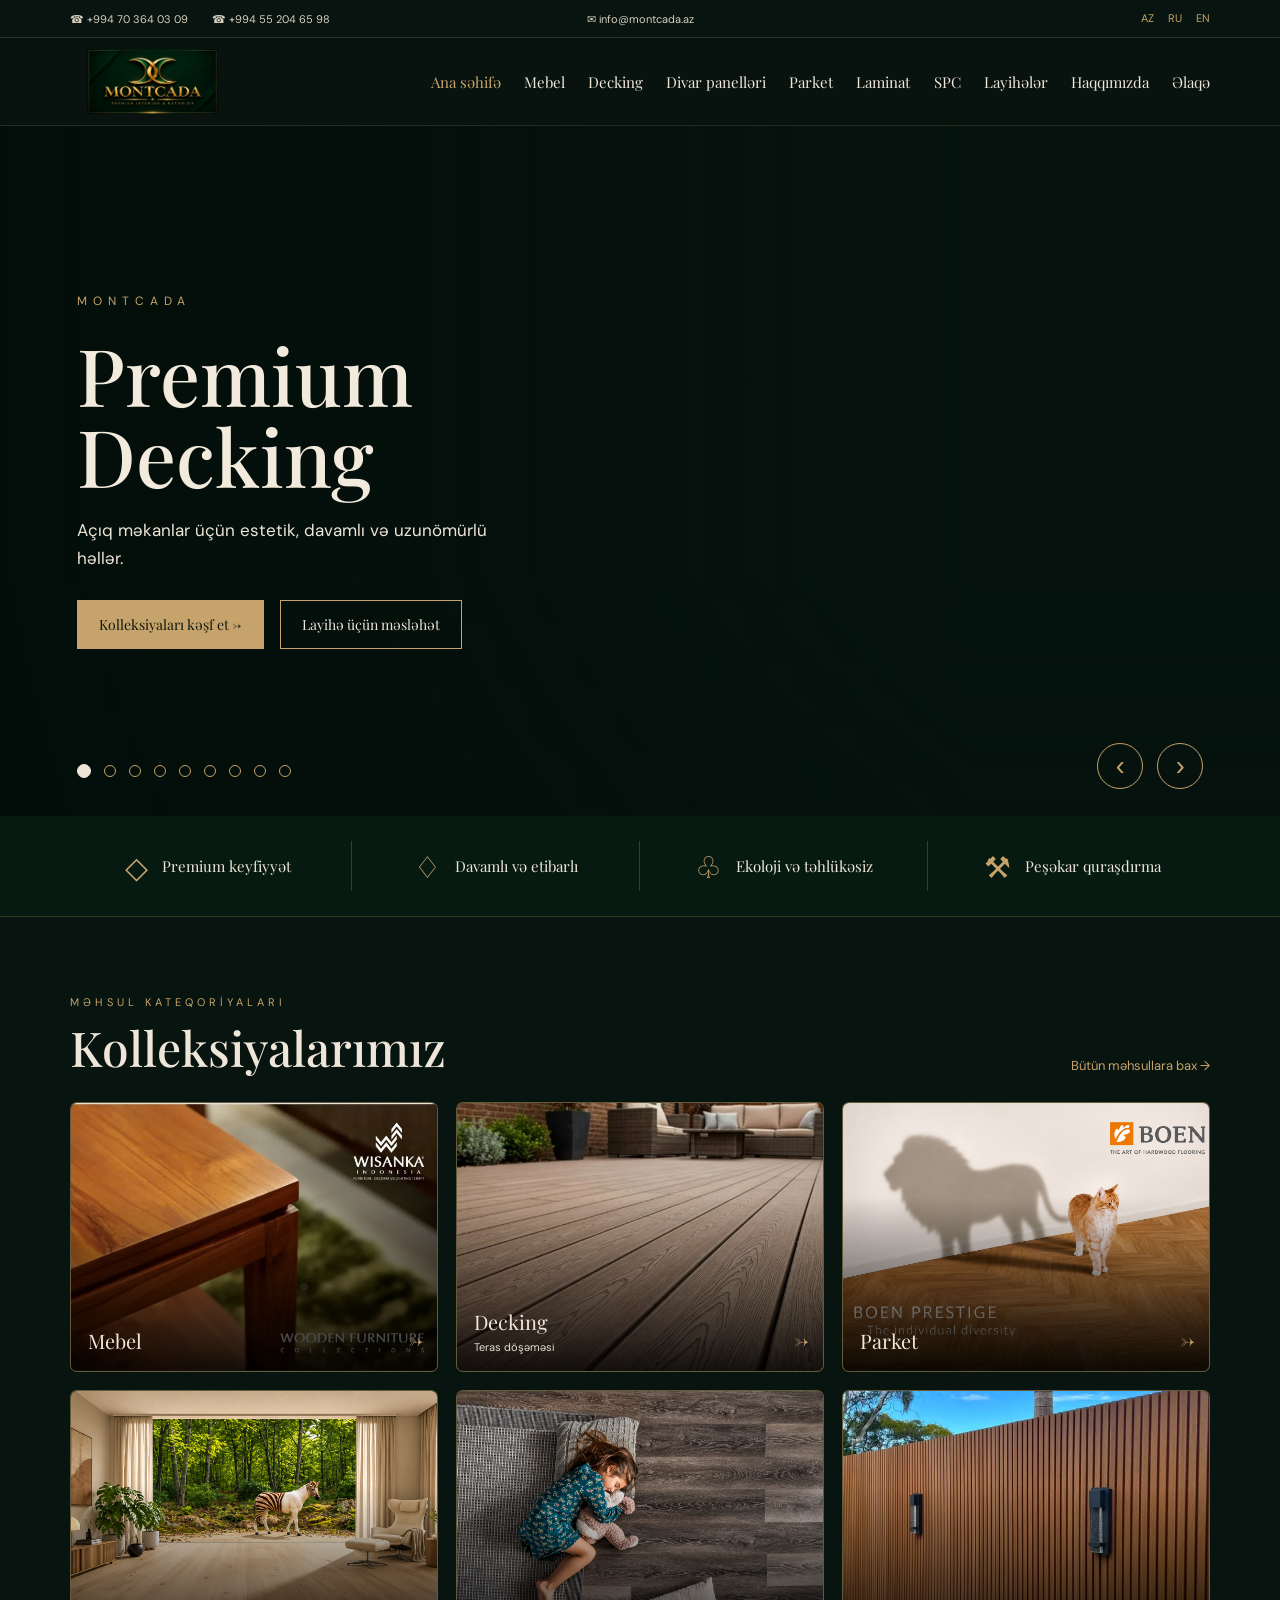
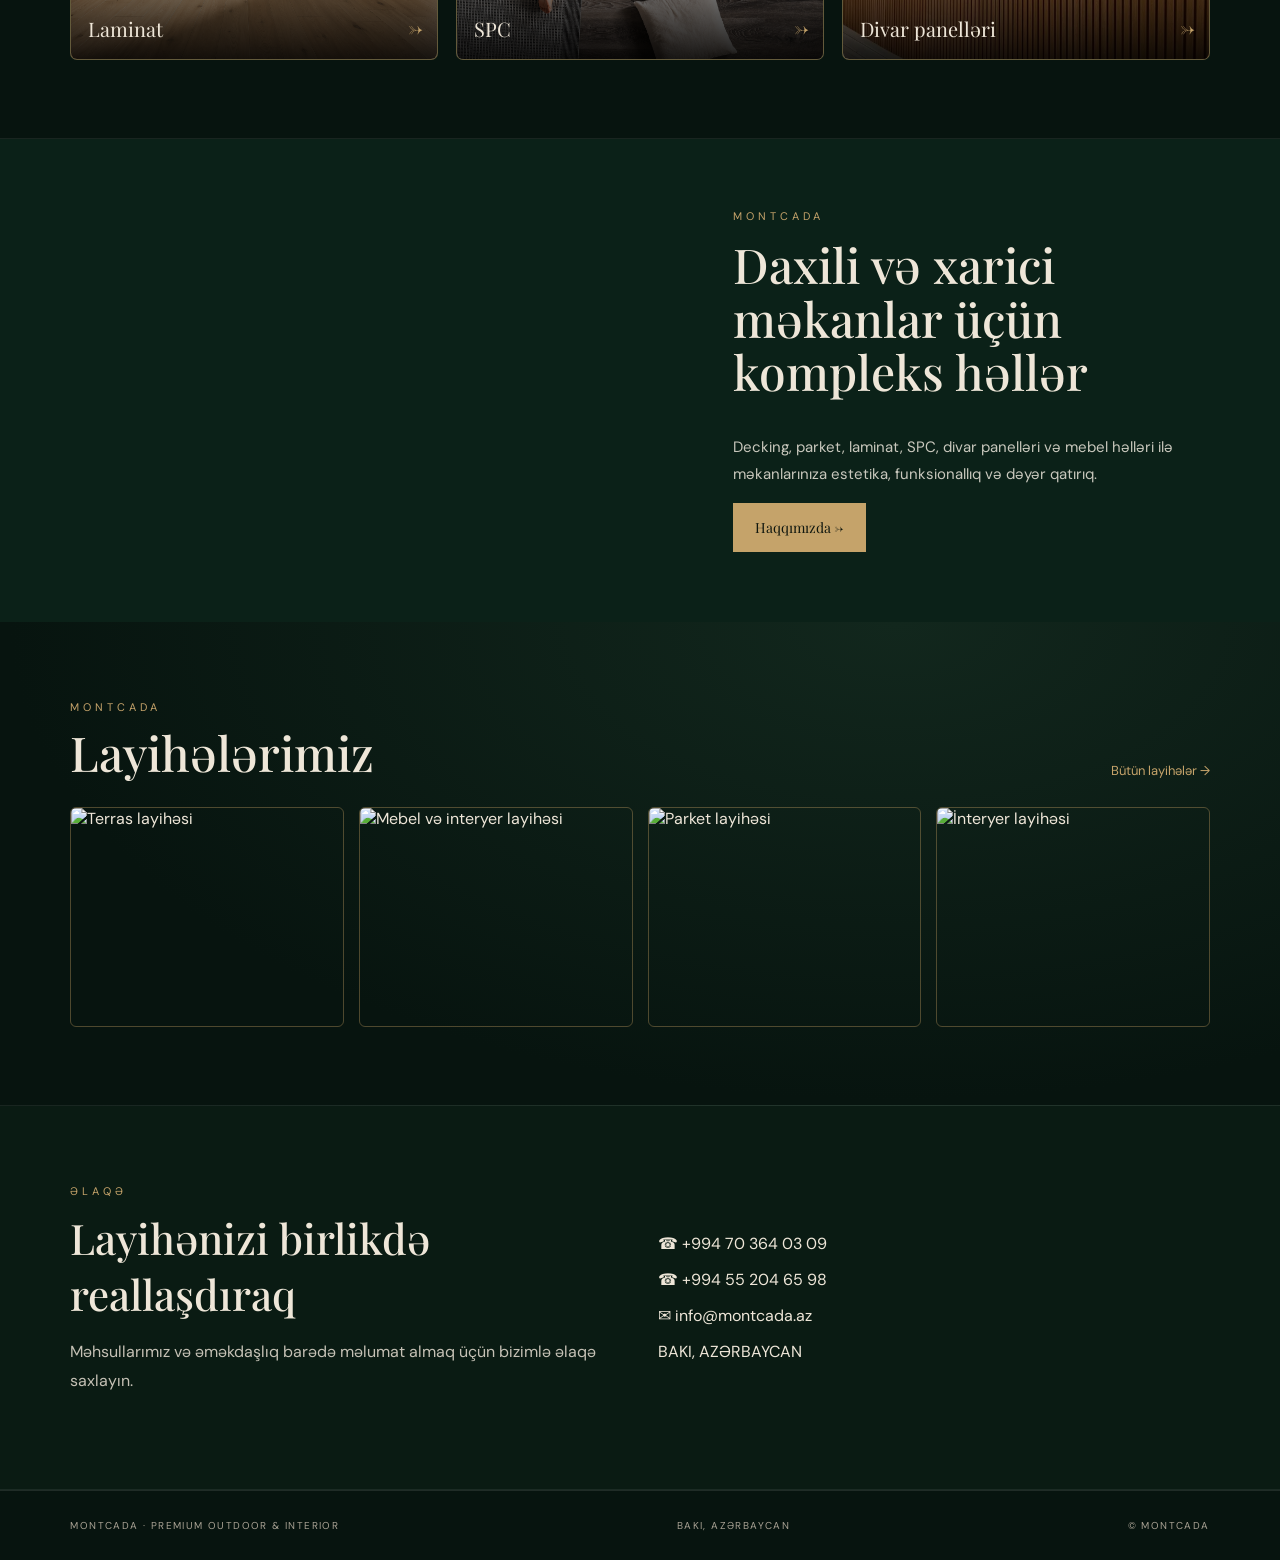
==== commit 8fbeb57a: "Update index.html" ====
--- a/index.html
+++ b/index.html
@@ -130,7 +130,8 @@
   </span>
 </a>
  <a class="category-card" id="decking" href="decking.html">
-   <img loading="lazy" src="https://images.unsplash.com/photo-1600566753086-00f18fb6b3ea?auto=format&fit=crop&w=700&q=80" alt="Decking terras döşəməsi">
+   <img loading="lazy" src="cards/composite-decking-card.webp" 
+     alt="Decking terras döşəməsi">
    <span class="category-label">
     <span>Decking<small>Teras döşəməsi</small></span>
     <span class="category-arrow">→</span>
@@ -138,7 +139,8 @@
   </a>
 
   <a class="category-card" id="parket" href="parket.html">
-   <img loading="lazy" src="https://images.unsplash.com/photo-1600607687920-4e2a09cf159d?auto=format&fit=crop&w=700&q=80" alt="Təbii parket">
+   <img loading="lazy" src="cards/boen-prestige-card parquet.webp" 
+     alt="Təbii parket">
    <span class="category-label">
     <span>Parket</span>
     <span class="category-arrow">→</span>
@@ -146,7 +148,8 @@
   </a>
 
   <a class="category-card" id="laminat" href="laminat.html">
-   <img loading="lazy" src="https://images.unsplash.com/photo-1600210492486-724fe5c67fb0?auto=format&fit=crop&w=700&q=80" alt="Laminat">
+   <img loading="lazy" src="cards/navi-hywood-card laminat.webp" 
+     alt="Laminat">
    <span class="category-label">
     <span>Laminat</span>
     <span class="category-arrow">→</span>
@@ -154,7 +157,8 @@
   </a>
 
   <a class="category-card" id="spc" href="spc.html">
-   <img loading="lazy" src="https://images.unsplash.com/photo-1600566753190-17f0baa2a6c3?auto=format&fit=crop&w=700&q=80" alt="SPC döşəmə">
+   <img loading="lazy" src="cards/vox-india-floor-card spc.webp" 
+     alt="SPC döşəmə">
    <span class="category-label">
     <span>SPC</span>
     <span class="category-arrow">→</span>
@@ -162,7 +166,8 @@
   </a>
 
   <a class="category-card" id="divar-panelleri" href="divar-panelleri.html">
-   <img loading="lazy" src="https://images.unsplash.com/photo-1600607687939-ce8a6c25118c?auto=format&fit=crop&w=700&q=80" alt="Divar panelləri">
+   <img loading="lazy" src="cards/composite-wall-panel-card.webp" 
+     alt="Divar panelləri">
    <span class="category-label">
     <span>Divar panelləri</span>
     <span class="category-arrow">→</span>
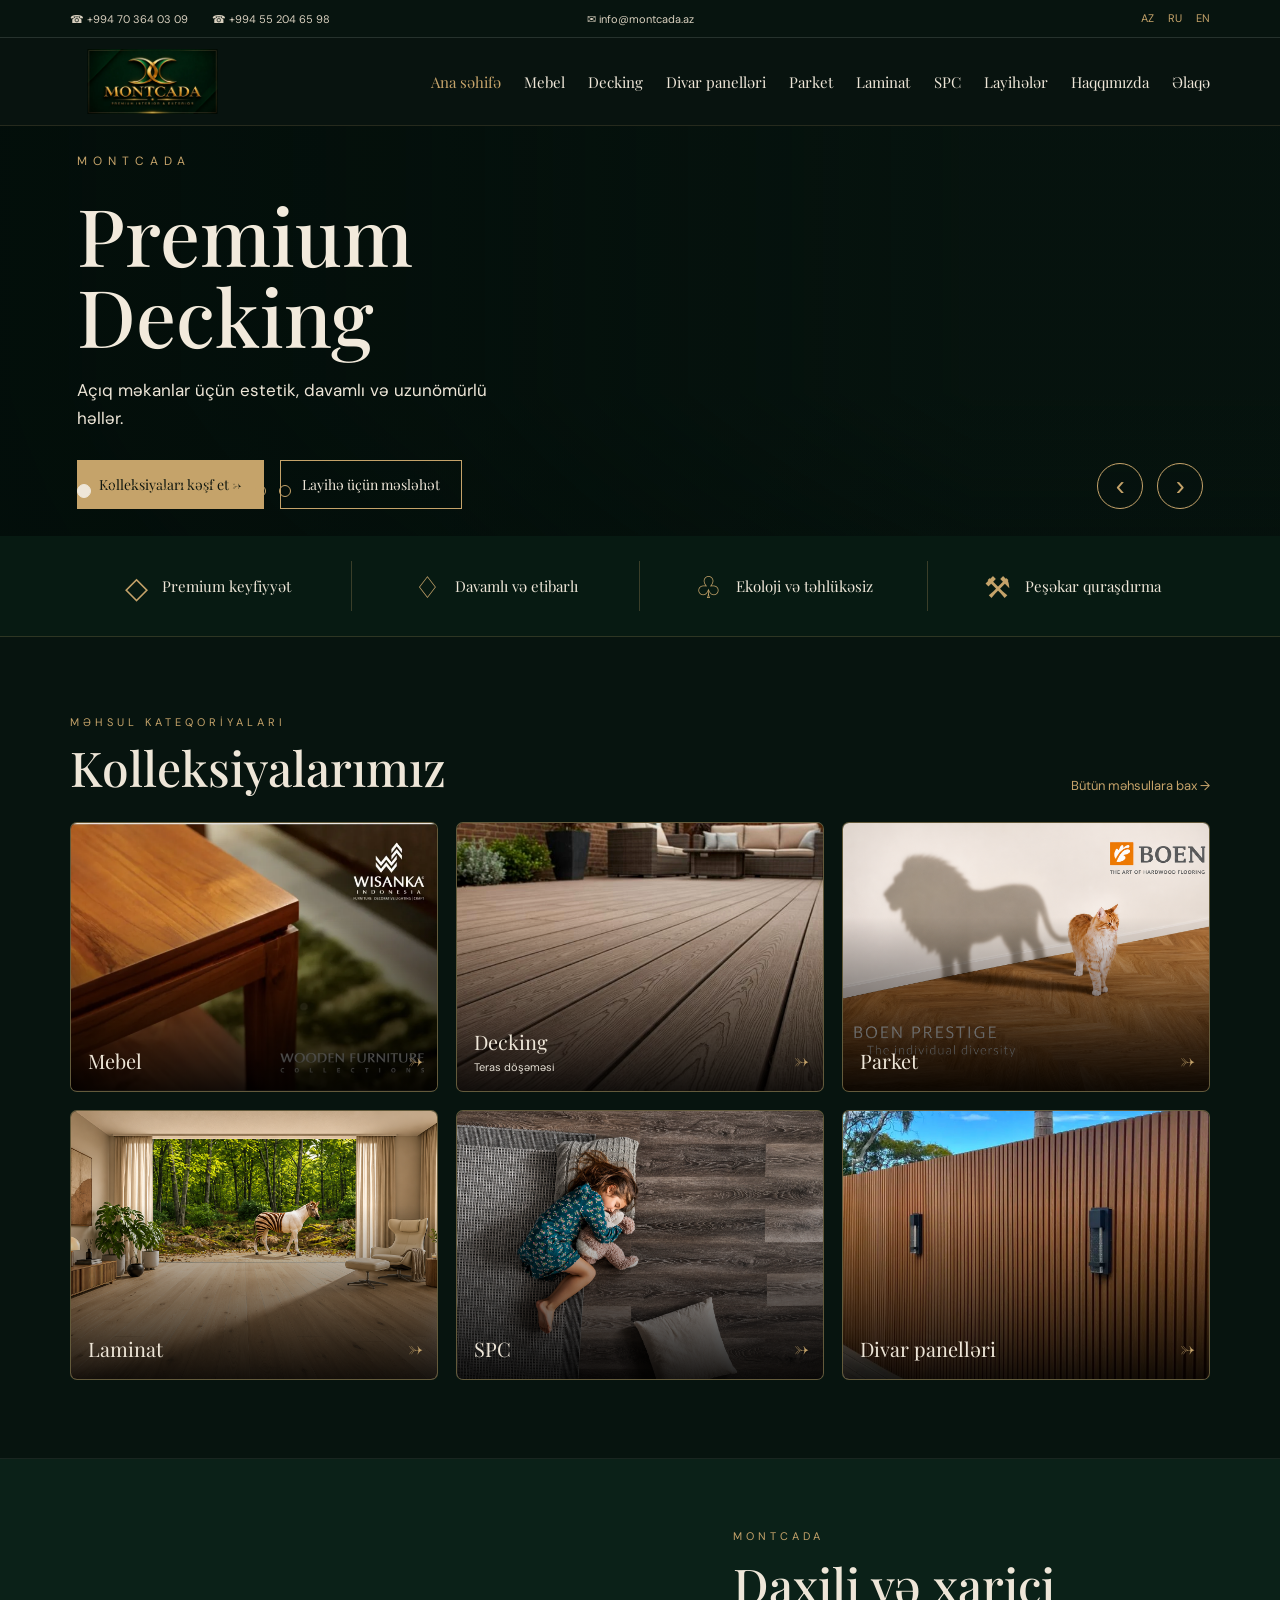
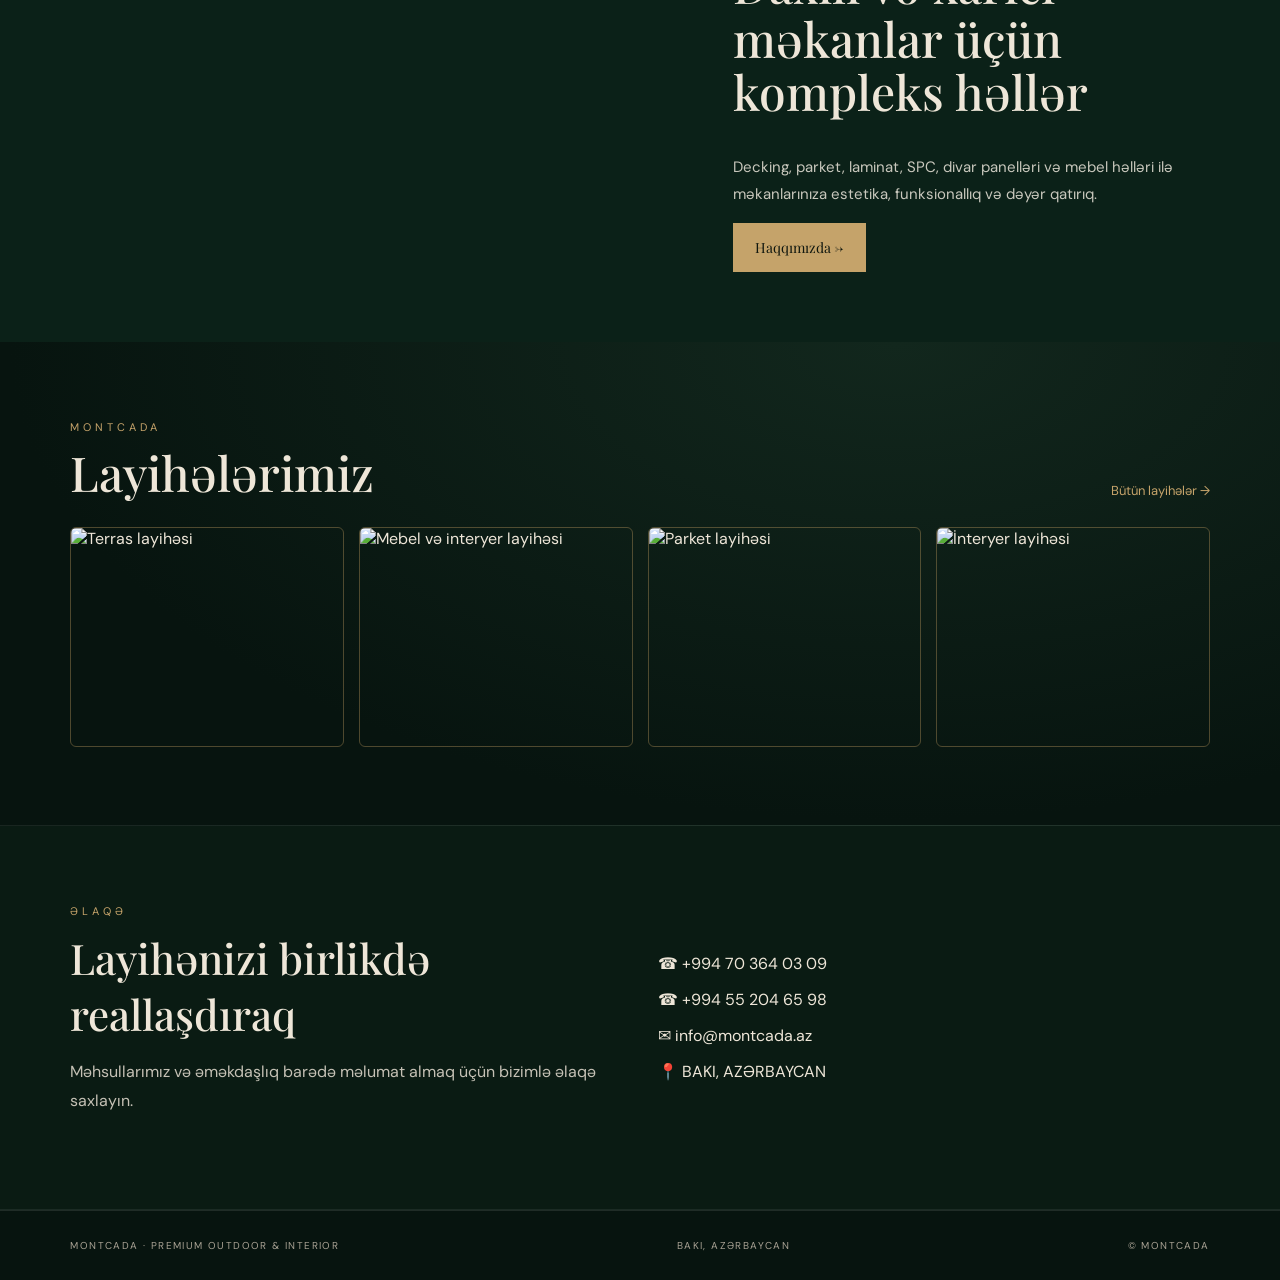
==== commit 158d585c: "Update index.html" ====
--- a/index.html
+++ b/index.html
@@ -252,7 +252,7 @@
   <a href="tel:+994703640309">☎ +994 70 364 03 09</a>
   <a href="tel:+994552046598">☎ +994 55 204 65 98</a>
   <a href="mailto:info@montcada.az">✉ info@montcada.az</a>
-  <span>BAKI, AZƏRBAYCAN</span>
+  <a class="location-link" href="https://maps.app.goo.gl/SySj16duXYWXhycb8" target="_blank" rel="noopener">📍 BAKI, AZƏRBAYCAN</a>
  </div>
 
 </section>
--- a/style.css
+++ b/style.css
@@ -45,6 +45,25 @@
 
 }
 
+.location-link{
+  display:inline-flex;
+  align-items:center;
+  gap:7px;
+  color:inherit;
+  text-decoration:none;
+  cursor:pointer;
+  transition:color .2s ease;
+}
+
+.location-link:hover{
+  color:var(--gold);
+}
+
+.location-link svg{
+  width:14px;
+  height:14px;
+}
+
 .top-email{
 position:absolute;
 left:50%;
@@ -132,8 +151,8 @@
 /* ANA SLAYD */
 
 .hero{
-height:min(690px,68vw);
-min-height:570px;
+height:min(410px,68vw);
+min-height:410px;
 position:relative;
 overflow:hidden;
 background:#07140f
@@ -585,7 +604,7 @@
 .category-card{height:210px}
 
 .category-card:last-child{
-grid-column:span 2
+grid-column:span 1
 }
 
 .about{grid-template-columns:1fr}
@@ -677,6 +696,7 @@
 .category-grid{gap:9px}
 
 .category-card{height:165px}
+
 
 .category-label{
 left:10px;
@@ -792,3 +812,643 @@
     font-size: 22px !important;
   }
 }
+
+
+
+/* =====================================
+   MEBEL SƏHİFƏSİ CSS
+===================================== */
+
+.page-mebel .hero{height:410px;
+      position:relative;
+      overflow:hidden;
+      background:var(--panel)
+     }
+.page-mebel .slides,
+.page-mebel .slide{
+position:absolute;
+inset:0;
+width:100%;
+height:100%;
+}
+.page-mebel .slide{
+  opacity:0;
+  visibility:hidden;
+  background-size:cover;
+  background-position:center;
+  transition:opacity 1.7s ease,visibility 1.7s ease;
+}
+.page-mebel .slide.active{
+  opacity:1;
+  visibility:visible;
+}
+.page-mebel .shade{
+  position:absolute;
+  inset:0;
+  z-index:1;
+  background:linear-gradient(90deg,rgba(7,20,15,.98),rgba(7,20,15,.88) 28%,rgba(7,20,15,.43) 57%,rgba(7,20,15,.05))
+}
+.page-mebel .hero-content{
+  position:relative;
+  z-index:2;
+  height:100%;
+  padding:55px 6%;
+  display:flex;
+  flex-direction:column;
+  justify-content:center;
+  align-items:flex-start
+}
+.page-mebel .kicker{
+  color:var(--gold);
+  font-size:11px;
+  letter-spacing:5px;
+  font-weight:600
+}
+.page-mebel .hero h1{
+  font:700 clamp(42px,5vw,65px)/1.08 "Playfair Display",serif;max-width:570px;
+  margin:18px 0;color:var(--cream)
+}
+.page-mebel .hero p{
+  font-size:15px;
+  line-height:1.75;
+  max-width:390px;
+  margin:0 0 24px;
+  color:#e2dbcf
+}
+.page-mebel .actions{
+  display:flex;
+  gap:14px;
+  flex-wrap:wrap
+}
+.page-mebel .btn{
+  padding:14px 22px;
+  border:1px solid var(--gold);
+  font-size:13px;transition:.25s
+}
+.page-mebel btn:hover{
+  background:var(--gold);
+  color:#17140e
+}
+.page-mebel .btn.primary{
+  background:var(--gold);
+  color:#17140e
+}
+.page-mebel .dots{
+  position:absolute;
+  z-index:3;
+  bottom:25px;
+  left:6%;
+  display:flex;gap:12px
+}
+.page-mebel .dot{
+  width:12px;
+  height:12px;
+  border-radius:50%;
+  border:1.5px solid var(--gold);
+  background:transparent;
+  padding:0;cursor:pointer;
+  transition:background .3s,transform .3s
+}
+.page-mebel .dot.active{
+  background:var(--cream);
+  border-color:var(--cream);
+  transform:scale(1.08)
+}
+.page-mebel .arrows{
+  position:absolute;
+  right:5%;
+  bottom:19px;
+  z-index:3;
+  display:flex;
+  gap:12px
+}
+.page-mebel .arrows button{
+  width:43px;
+  height:43px;
+  border:1px solid var(--gold);
+  border-radius:50%;
+  background:rgba(7,20,15,.55);
+  color:var(--gold);
+  font-size:25px;
+  cursor:pointer
+}
+.page-mebel .benefits{
+  display:grid;
+  grid-template-columns:repeat(4,1fr);
+  padding:17px 5%;
+  border-block:1px solid var(--line);
+  background:var(--panel)
+}
+.page-mebel .benefit{
+  display:flex;
+  align-items:center;
+  justify-content:center;
+  gap:14px;padding:10px;
+  border-right:1px solid #c5a36a35;
+  font-size:13px
+}
+.page-mebel .benefit:last-child{border:0}
+
+.page-mebel .benefit span{
+  font-size:25px;
+  color:var(--gold)
+}
+.page-mebel .section{
+  padding:52px 5% 28px;
+  max-width:1600px;
+  margin:auto
+}
+.page-mebel .section h2{
+  font:600 clamp(30px,4vw,40px) "Playfair Display",serif;
+  margin:12px 0;
+  color:var(--cream)
+}
+.page-mebel .intro{
+  font-size:13px;
+  color:var(--muted);
+  margin:0 0 25px
+}
+.page-mebel .categories{
+  display:grid;
+  grid-template-columns:repeat(3,1fr);
+  gap:15px
+}
+.page-mebel .category{
+  height:195px;
+  position:relative;
+  overflow:hidden;
+  border:1px solid var(--line);
+  border-radius:8px;
+  background:var(--panel)
+}
+.page-mebel .category img{
+  width:100%;
+  height:100%;
+  object-fit:cover;
+  transition:transform .7s
+}
+.page-mebel .category:hover img{transform:scale(1.055)}
+
+.page-mebel .category:after{
+  content:"";
+  position:absolute;
+  inset:30% 0 0;
+  background:linear-gradient(transparent,rgba(7,20,15,.94))
+}
+.page-mebel .cattext{
+  position:absolute;
+  z-index:1;
+  bottom:13px;
+  left:15px;
+  right:14px
+}
+.page-mebel .cattext h3{
+  font:600 20px "Playfair Display",serif;
+  margin:0 0 4px
+}
+.page-mebel.cattext p{
+  font-size:11px;
+  margin:0;
+  color:#e6dfd2
+}
+.page-mebel .cattext b{
+  float:right;
+  color:var(--gold);
+  font-size:22px
+}
+.page-mebel .wisanka
+{
+  display:grid;
+  grid-template-columns:1fr 1fr;
+  margin-top:30px;
+  border-top:1px solid var(--line);
+  background:var(--panel)
+}
+.page-mebel .wisanka img{
+  width:100%;
+  height:360px;
+  object-fit:cover;
+  display:block
+}
+.page-mebel .text{
+  padding:45px 9%;
+  align-self:center
+}
+.page-mebel .wtext h2{
+  font:600 42px "Playfair Display",serif;
+  margin:12px 0;
+  color:var(--cream)
+}
+.page-mebel .wtext p{
+  line-height:1.85;
+  font-size:14px;color:#ded6c9;
+  border-left:2px solid var(--gold);
+  padding-left:20px
+}
+
+
+@media(max-width:520px){
+  
+  .page-mebel .benefit{font-size:10px;gap:7px;padding:12px 2px}
+ .page-mebel .benefit span{font-size:20px}
+ .page-mebel .section{padding:38px 4% 20px}
+ .page-mebel .categories{grid-template-columns:repeat(2,1fr);gap:10px}
+ .page-mebel .category{height:155px}
+ .page-mebel .cattext{left:9px;bottom:9px}
+ .page-mebel .cattext h3{font-size:16px}
+.page-mebel .cattext p{font-size:9px}
+ .page-mebel .wtext{padding:32px 7%}
+ .page-mebel .wtext h2{font-size:34px}
+}
+
+
+
+
+/* =====================================
+   DECKING SƏHİFƏSİ CSS
+===================================== */
+
+
+  /* DECKING SƏHİFƏSİ */
+
+.page-decking{
+  --panel:#0c2118;
+}
+
+/* HERO */
+.page-decking .hero{
+  min-height:410px;
+  position:relative;
+  display:flex;
+  align-items:center;
+  background:
+    linear-gradient(90deg,rgba(3,16,11,.95),rgba(3,16,11,.65) 35%,rgba(3,16,11,.05)),
+    url("https://images.unsplash.com/photo-1600607687939-ce8a6c25118c?auto=format&fit=crop&w=1900&q=85")
+    center 55%/cover;
+}
+
+.page-decking .hero-content{
+  padding:55px 7%;
+  max-width:600px;
+}
+
+.page-decking .breadcrumb{
+  font-size:12px;
+  color:#c9c0af;
+  margin-bottom:30px;
+}
+
+.page-decking .breadcrumb a{color:var(--gold)}
+
+.page-decking .eyebrow{
+  color:var(--gold);
+  font-size:11px;
+  letter-spacing:4px;
+  text-transform:uppercase;
+}
+
+.page-decking .hero h1{
+  font:500 clamp(44px,5vw,66px)/1.05 "Playfair Display",serif;
+  margin:15px 0;
+}
+
+.page-decking .hero p{
+  font-size:16px;
+  line-height:1.7;
+  max-width:400px;
+  color:#eee6d8;
+}
+
+.page-decking .buttons{
+  display:flex;
+  gap:14px;
+  flex-wrap:wrap;
+  margin-top:24px;
+}
+
+.page-decking .btn{
+  display:inline-flex;
+  align-items:center;
+  gap:10px;
+  padding:13px 19px;
+  border:1px solid var(--gold);
+  color:var(--cream);
+  font:14px "Playfair Display",serif;
+  transition:.3s;
+}
+
+.page-decking .btn.gold{
+  background:var(--gold);
+  color:#10170f;
+}
+
+.page-decking .btn:hover{
+  background:var(--gold);
+  color:#10170f;
+}
+
+/* ÜSTÜNLÜKLƏR */
+.page-decking .benefits{
+  display:grid;
+  grid-template-columns:repeat(4,1fr);
+  padding:17px 5%;
+  border-top:1px solid #c5a36a30;
+  border-bottom:1px solid #c5a36a30;
+  background:#081a12;
+}
+
+.page-decking .benefit{
+  display:flex;
+  justify-content:center;
+  align-items:center;
+  gap:10px;
+  padding:7px;
+  border-right:1px solid #c5a36a35;
+  font-size:12px;
+}
+
+.page-decking .benefit:last-child{border:0}
+
+.page-decking .benefit span{
+  color:var(--gold);
+  font-size:25px;
+}
+
+/* BÖLMƏLƏR */
+.page-decking .section{padding:45px 7%}
+
+.page-decking .section-title{
+  font:500 32px "Playfair Display",serif;
+  margin:8px 0 20px;
+}
+
+.page-decking .section-top{
+  display:flex;
+  justify-content:space-between;
+  align-items:flex-end;
+  gap:15px;
+  margin-bottom:18px;
+}
+
+.page-decking .gold-link{
+  color:var(--gold);
+  font-size:12px;
+}
+
+/* KOLLEKSİYALAR */
+.page-decking .collections{
+  display:grid;
+  grid-template-columns:repeat(3,minmax(0,1fr));
+  gap:17px;
+}
+
+.page-decking .collection-card{
+  height:180px;
+  min-width:0;
+  position:relative;
+  overflow:hidden;
+  border:1px solid #c5a36a88;
+  border-radius:7px;
+  cursor:pointer;
+}
+
+.page-decking .collection-card img{
+  width:100%;
+  height:100%;
+  object-fit:cover;
+  transition:transform .6s;
+}
+
+.page-decking .collection-card:hover img{transform:scale(1.06)}
+
+.page-decking .collection-card:after{
+  content:"";
+  position:absolute;
+  inset:40% 0 0;
+  background:linear-gradient(transparent,#000d);
+}
+
+.page-decking .collection-info{
+  position:absolute;
+  z-index:2;
+  left:16px;
+  right:16px;
+  bottom:13px;
+  display:flex;
+  justify-content:space-between;
+  align-items:flex-end;
+}
+
+.page-decking .collection-info strong{
+  display:block;
+  font:20px "Playfair Display",serif;
+}
+
+.page-decking .collection-info small{
+  display:block;
+  font-size:11px;
+  margin-top:4px;
+}
+
+.page-decking .collection-info span{color:var(--gold)}
+
+/* RƏNGLƏR */
+.page-decking .colors{
+  display:flex;
+  justify-content:center;
+  flex-wrap:wrap;
+  gap:18px;
+  margin-top:18px;
+}
+
+.page-decking .color-option{
+  text-align:center;
+  cursor:pointer;
+  font-size:11px;
+  color:var(--cream);
+  background:none;
+  border:0;
+}
+
+.page-decking .color-swatch{
+  display:block;
+  width:76px;
+  height:38px;
+  border:2px solid transparent;
+  border-radius:8px;
+  margin-bottom:7px;
+  transition:.2s;
+}
+
+.page-decking .color-option.selected .color-swatch{
+  border-color:var(--gold);
+  outline:2px solid #c5a36a55;
+}
+
+/* TEXNİKİ MƏLUMAT */
+.page-decking .details{
+  display:grid;
+  grid-template-columns:1fr 1.1fr 1.1fr;
+  gap:24px;
+  align-items:center;
+  border-top:1px solid #c5a36a25;
+  border-bottom:1px solid #c5a36a25;
+  padding-top:22px;
+  padding-bottom:22px;
+}
+
+.page-decking .details h3{
+  font:22px "Playfair Display",serif;
+  margin:0 0 15px;
+}
+
+.page-decking .features{
+  list-style:none;
+  padding:0;
+  margin:0;
+}
+
+.page-decking .features li{
+  margin:11px 0;
+  font-size:12px;
+  color:#d6d1c5;
+}
+
+.page-decking .features li:before{
+  content:"✓";
+  color:var(--gold);
+  margin-right:9px;
+  font-weight:bold;
+}
+
+.page-decking .detail-image{
+  width:100%;
+  height:175px;
+  object-fit:cover;
+  border-radius:7px;
+  border:1px solid #c5a36a66;
+}
+
+.page-decking .specs{
+  border:1px solid #c5a36a33;
+  border-radius:7px;
+  padding:14px;
+}
+
+.page-decking .specs h3{font-size:19px}
+
+.page-decking .spec-row{
+  display:flex;
+  justify-content:space-between;
+  gap:10px;
+  padding:10px 0;
+  border-top:1px solid #ffffff15;
+  font-size:11px;
+}
+
+.page-decking .spec-row span:last-child{
+  color:#d6c4a4;
+  text-align:right;
+}
+
+/* LAYİHƏLƏR */
+.page-decking .project-grid{
+  display:grid;
+  grid-template-columns:repeat(4,1fr);
+  gap:13px;
+}
+
+.page-decking .project-grid img{
+  width:100%;
+  height:145px;
+  object-fit:cover;
+  border-radius:7px;
+  border:1px solid #c5a36a55;
+  transition:.4s;
+}
+
+.page-decking .project-grid img:hover{transform:scale(1.025)}
+
+/* ƏLAQƏ */
+.page-decking .quote{
+  margin:10px 5.5% 45px;
+  padding:22px 35px;
+  display:flex;
+  align-items:center;
+  justify-content:space-between;
+  gap:20px;
+  background:linear-gradient(110deg,#103d2b,#0b2118);
+  border:1px solid #c5a36a55;
+  border-radius:9px;
+}
+
+.page-decking .quote h2{
+  font:23px "Playfair Display",serif;
+  margin:0 0 7px;
+}
+
+.page-decking .quote p{
+  font-size:12px;
+  color:#c9c8bd;
+  margin:0;
+}
+
+.page-decking .quote-icon{
+  font-size:35px;
+  color:var(--gold);
+}
+
+/* DECKING - RESPONSIVE */
+
+@media(max-width:1050px){
+  .page-decking .details{grid-template-columns:1fr 1fr}
+  .page-decking .detail-image{height:190px}
+  .page-decking .specs{grid-column:span 2}
+}
+
+@media(max-width:850px){
+
+  .page-decking .hero{min-height:420px}
+  .page-decking .hero-content{padding:35px 6%}
+  .page-decking .hero h1{font-size:46px}
+  .page-decking .hero p{font-size:14px}
+
+  .page-decking .benefits{
+    grid-template-columns:repeat(4,1fr);
+    gap:8px;
+  }
+
+  .page-decking .benefit{
+    justify-content:flex-start;
+    border:0;
+    font-size:11px;
+  }
+
+  .page-decking .collections{grid-template-columns:1fr 1fr}
+  .page-decking .collection-card{height:145px}
+  .page-decking .collection-info strong{font-size:16px}
+
+  .page-decking .details{grid-template-columns:1fr}
+  .page-decking .specs{grid-column:auto}
+  .page-decking .detail-image{height:200px}
+
+  .page-decking .project-grid{grid-template-columns:1fr 1fr}
+  .page-decking .project-grid img{height:125px}
+
+  .page-decking .quote{
+    margin:5px 4% 30px;
+    padding:20px;
+    flex-direction:column;
+    align-items:flex-start;
+  }
+
+  .page-decking .section{padding:35px 5%}
+  .page-decking .section-title{font-size:28px}
+}
+
+@media(max-width:520px){
+  .page-decking .collections{grid-template-columns:1fr}
+  .page-decking .collection-card{height:180px}
+  .page-decking .colors{gap:10px}
+  .page-decking .color-swatch{width:65px}
+}
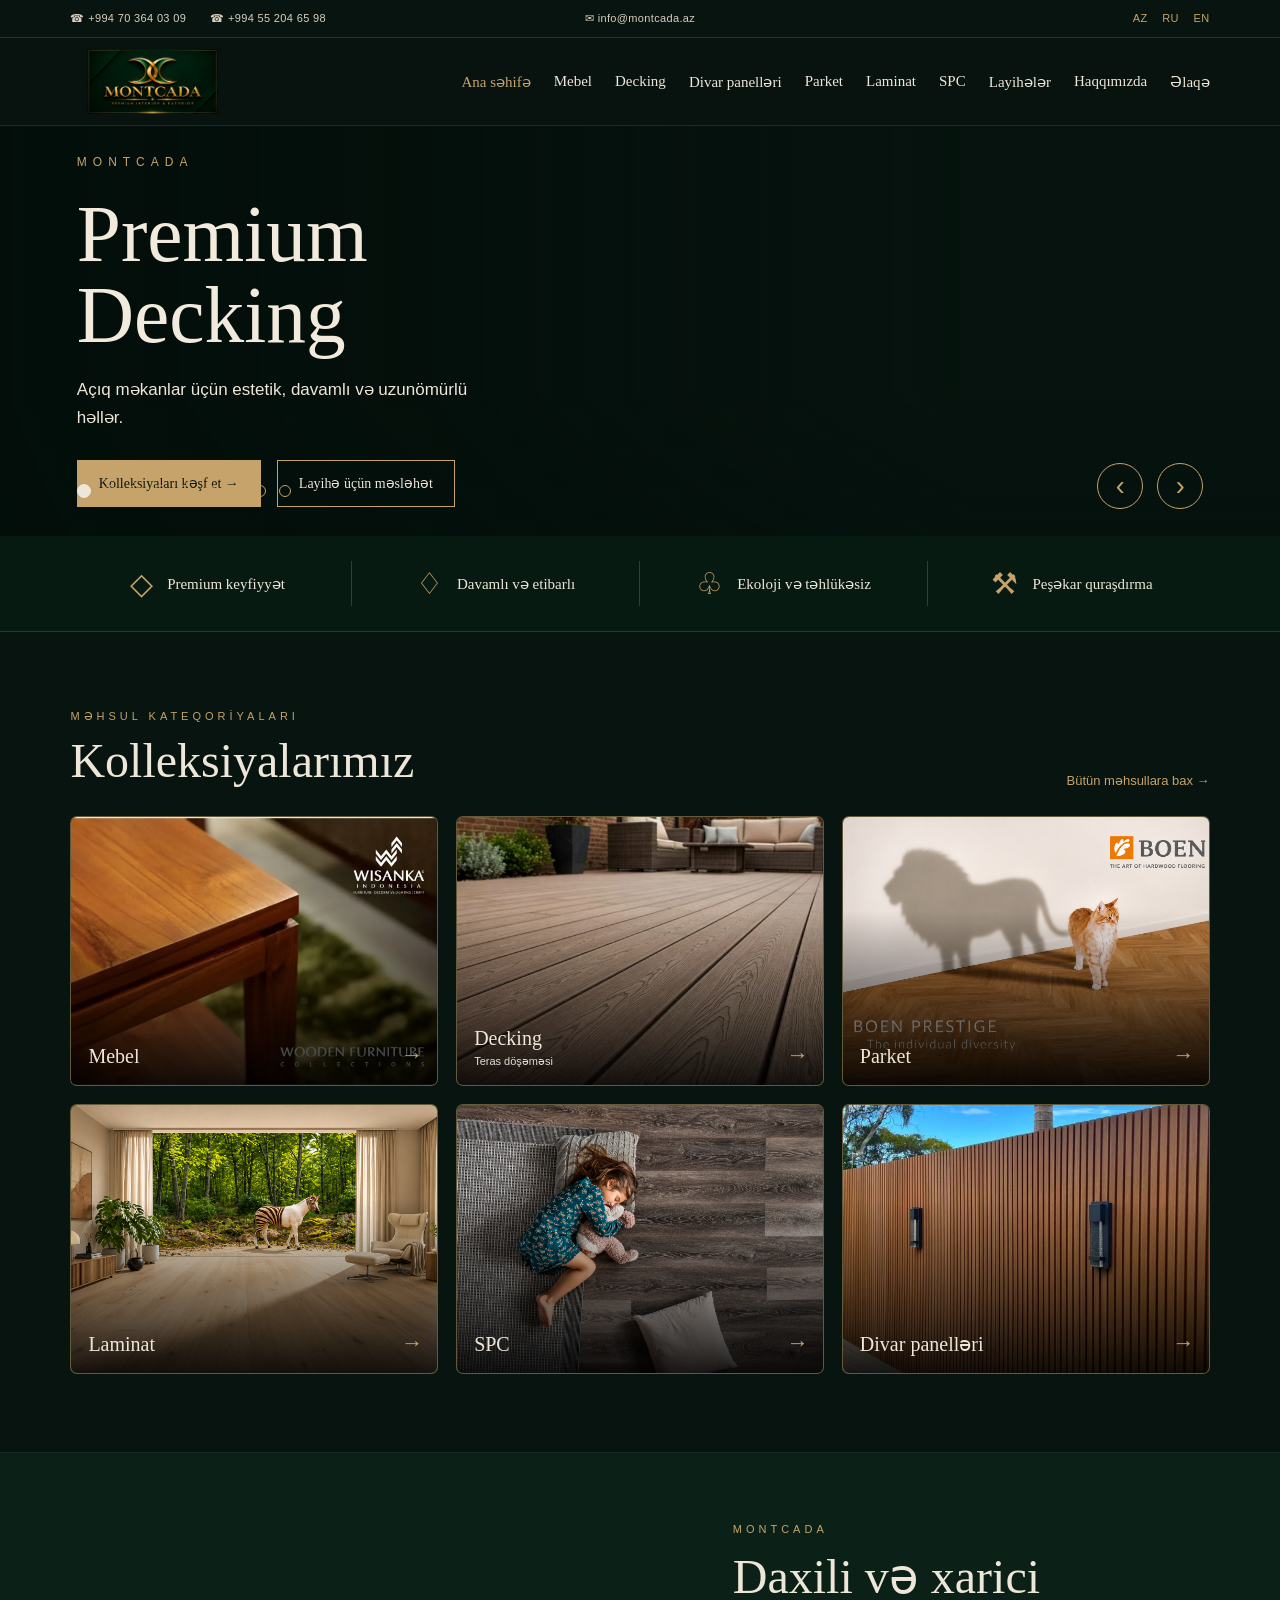
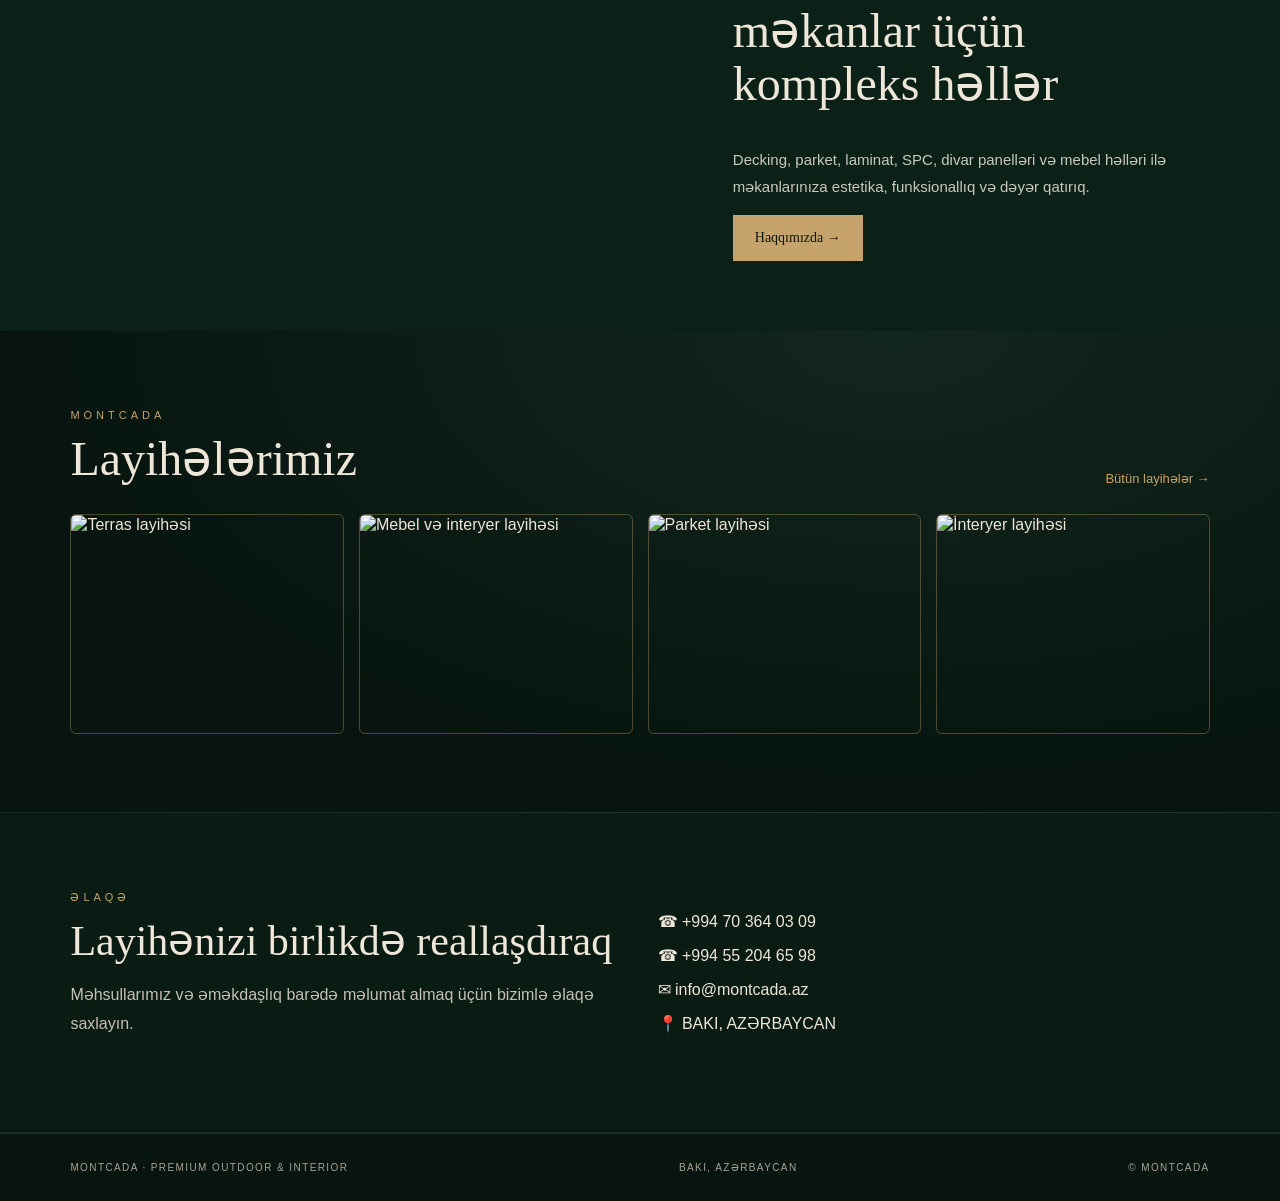
==== commit ed652726: "Update index.html" ====
--- a/index.html
+++ b/index.html
@@ -8,7 +8,6 @@
 <meta name="description" content="MONTCADA — premium decking, mebel, parket, laminat, SPC və divar panelləri.">
 <link rel="preconnect" href="https://fonts.googleapis.com">
 <link rel="preconnect" href="https://fonts.gstatic.com" crossorigin>
-<link href="https://fonts.googleapis.com/css2?family=DM+Sans:wght@400;500;600;700&family=Playfair+Display:wght@500;600;700&display=swap" rel="stylesheet">
 
 <link rel="stylesheet"
   href="style.css">
--- a/style.css
+++ b/style.css
@@ -34,7 +34,7 @@
 border-bottom:1px solid #ffffff20;
 color:#d9d0bf;
 font-size:11px;
-letter-spacing:.35px
+letter-spacing:.35px;
   position:relative;
 }
 
@@ -624,10 +624,35 @@
 
 @media(max-width:520px){
 
-.topbar{font-size:8px}
-
-
-.languages{letter-spacing:1px}
+
+.topbar{
+  flex-wrap:nowrap;
+  min-height:58px;
+  align-items:flex-start;
+  position:relative;
+}
+
+.top-contacts{
+  display:flex;
+  flex-direction:column;
+  align-items:flex-start;
+  gap:4px;
+}
+
+.top-email{
+  position:absolute;
+  left:50%;
+  top:50%;
+  transform:translate(-50%,-50%);
+  white-space:nowrap;
+}
+
+.languages{
+  position:absolute;
+  top:7px;
+  right:4%;
+  letter-spacing:1px;
+}
 
 .hero{
 height:590px;
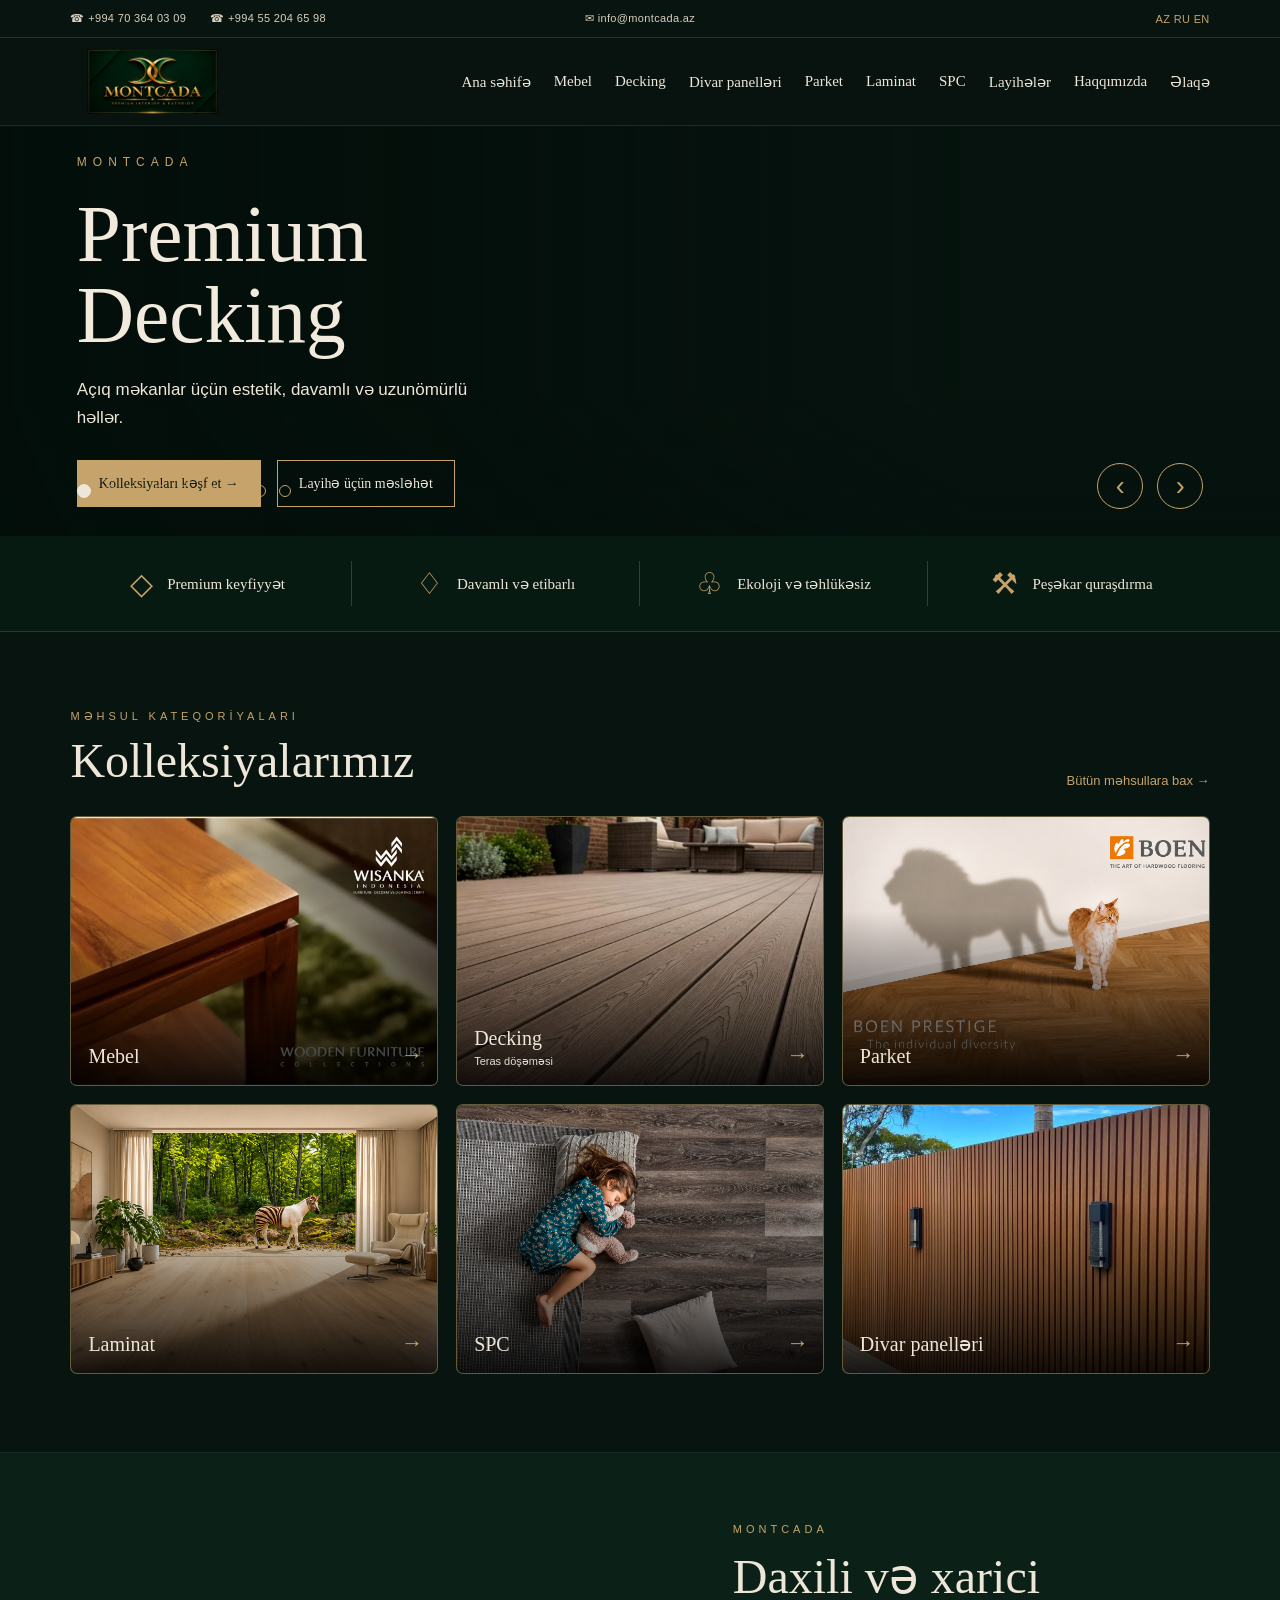
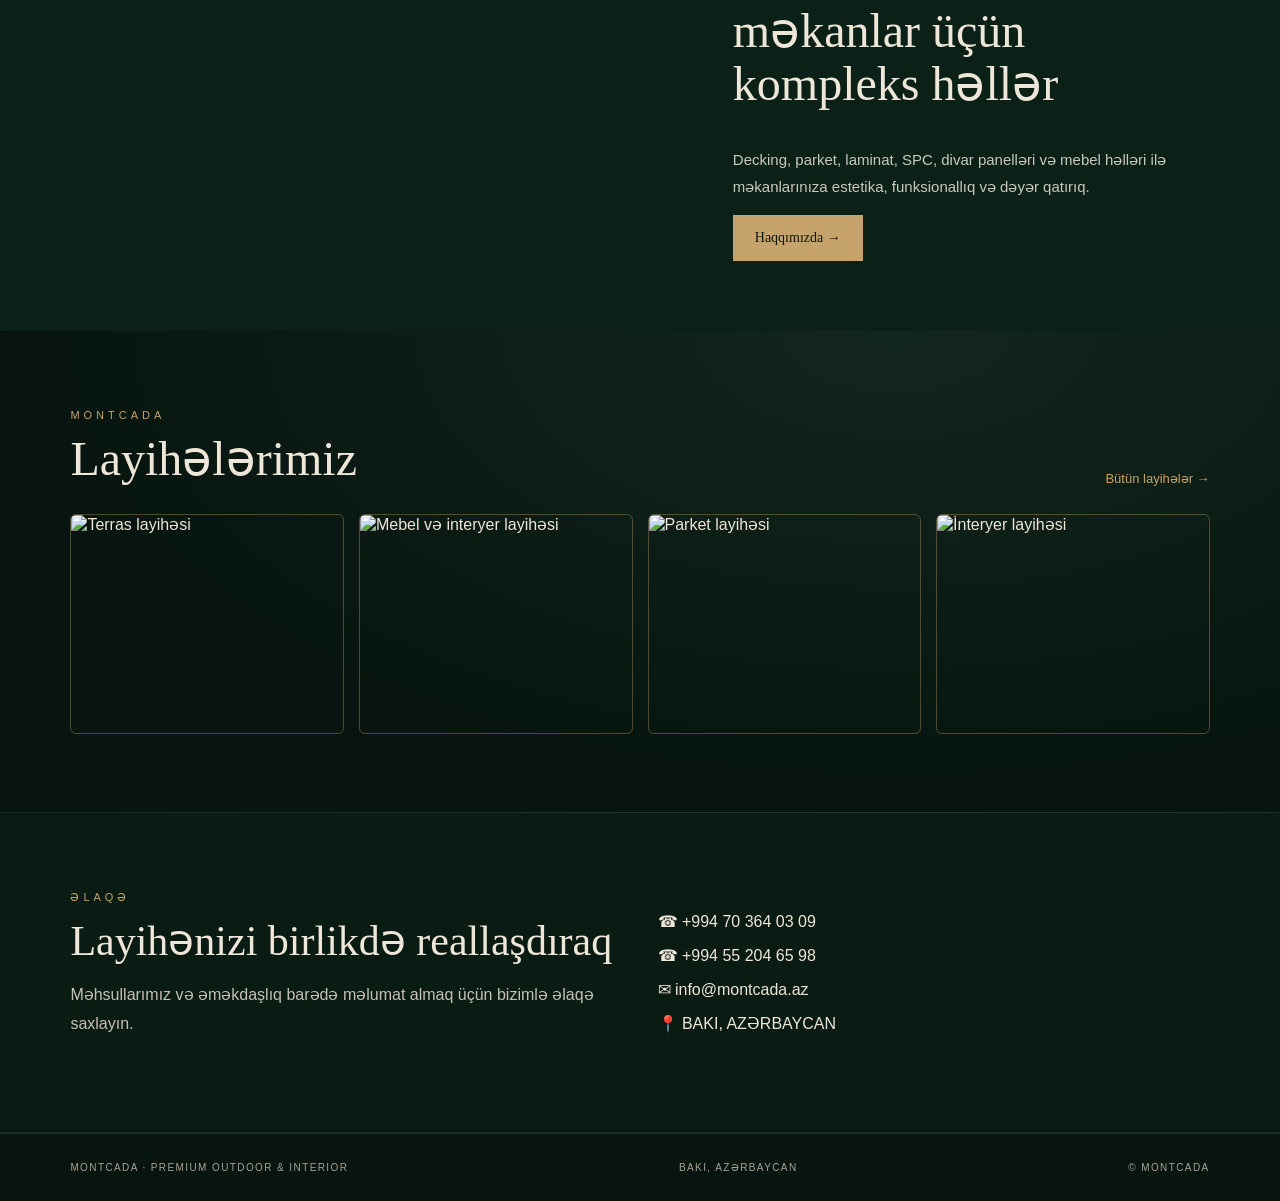
==== commit 193c4c4d: "Update index.html" ====
--- a/index.html
+++ b/index.html
@@ -13,37 +13,10 @@
   href="style.css">
 </head>
 
+  
 <body>
 
-<div class="topbar">
- <div class="top-contacts">
-  <a href="tel:+994703640309">☎ +994 70 364 03 09</a>
-  <a href="tel:+994552046598">☎ +994 55 204 65 98</a>
-  <a class="top-email" href="mailto:info@montcada.az">✉ info@montcada.az</a>
- </div>
- <div class="languages">AZ　 RU　 EN</div>
-</div>
- <header>
-  <a class="brand" href="index.html#home" aria-label="MONTCADA ana səhifə">
-    <img src="montcada-logo.webp" alt="MONTCADA">
-  </a>
-
-  <button class="menu-toggle" id="menuToggle" type="button"
-    aria-label="Menyunu aç" aria-expanded="false">☰</button>
-
-  <nav id="mainNav">
-    <a class="active" aria-current="page" href="index.html#home">Ana səhifə</a>
-    <a href="mebel.html">Mebel</a>
-    <a href="decking.html">Decking</a>
-    <a href="divar-panelleri.html">Divar panelləri</a>
-    <a href="parket.html">Parket</a>
-    <a href="laminat.html">Laminat</a>
-    <a href="spc.html">SPC</a>
-    <a href="#projects">Layihələr</a>
-    <a href="#about">Haqqımızda</a>
-    <a href="#contact">Əlaqə</a>
-  </nav>
-</header>
+<div id="siteHeader"></div>
 
 <main>
 
@@ -436,37 +409,11 @@
 
 resetHeroTimer();
 
-/* MOBİL MENYU */
-
-const menuToggle=document.getElementById("menuToggle");
-
-const mainNav=document.getElementById("mainNav");
-
-menuToggle.addEventListener("click",()=>{
-
- const open=mainNav.classList.toggle("open");
-
- menuToggle.setAttribute("aria-expanded",String(open));
-
- menuToggle.textContent=open?"×":"☰";
-
-});
-
-mainNav.querySelectorAll("a").forEach(link=>{
-
- link.addEventListener("click",()=>{
-
-  mainNav.classList.remove("open");
-
-  menuToggle.setAttribute("aria-expanded","false");
-
-  menuToggle.textContent="☰";
-
- });
-
-});
+
 
 </script>
 
+<script src="header.js"></script>
+  
 </body>
 </html>
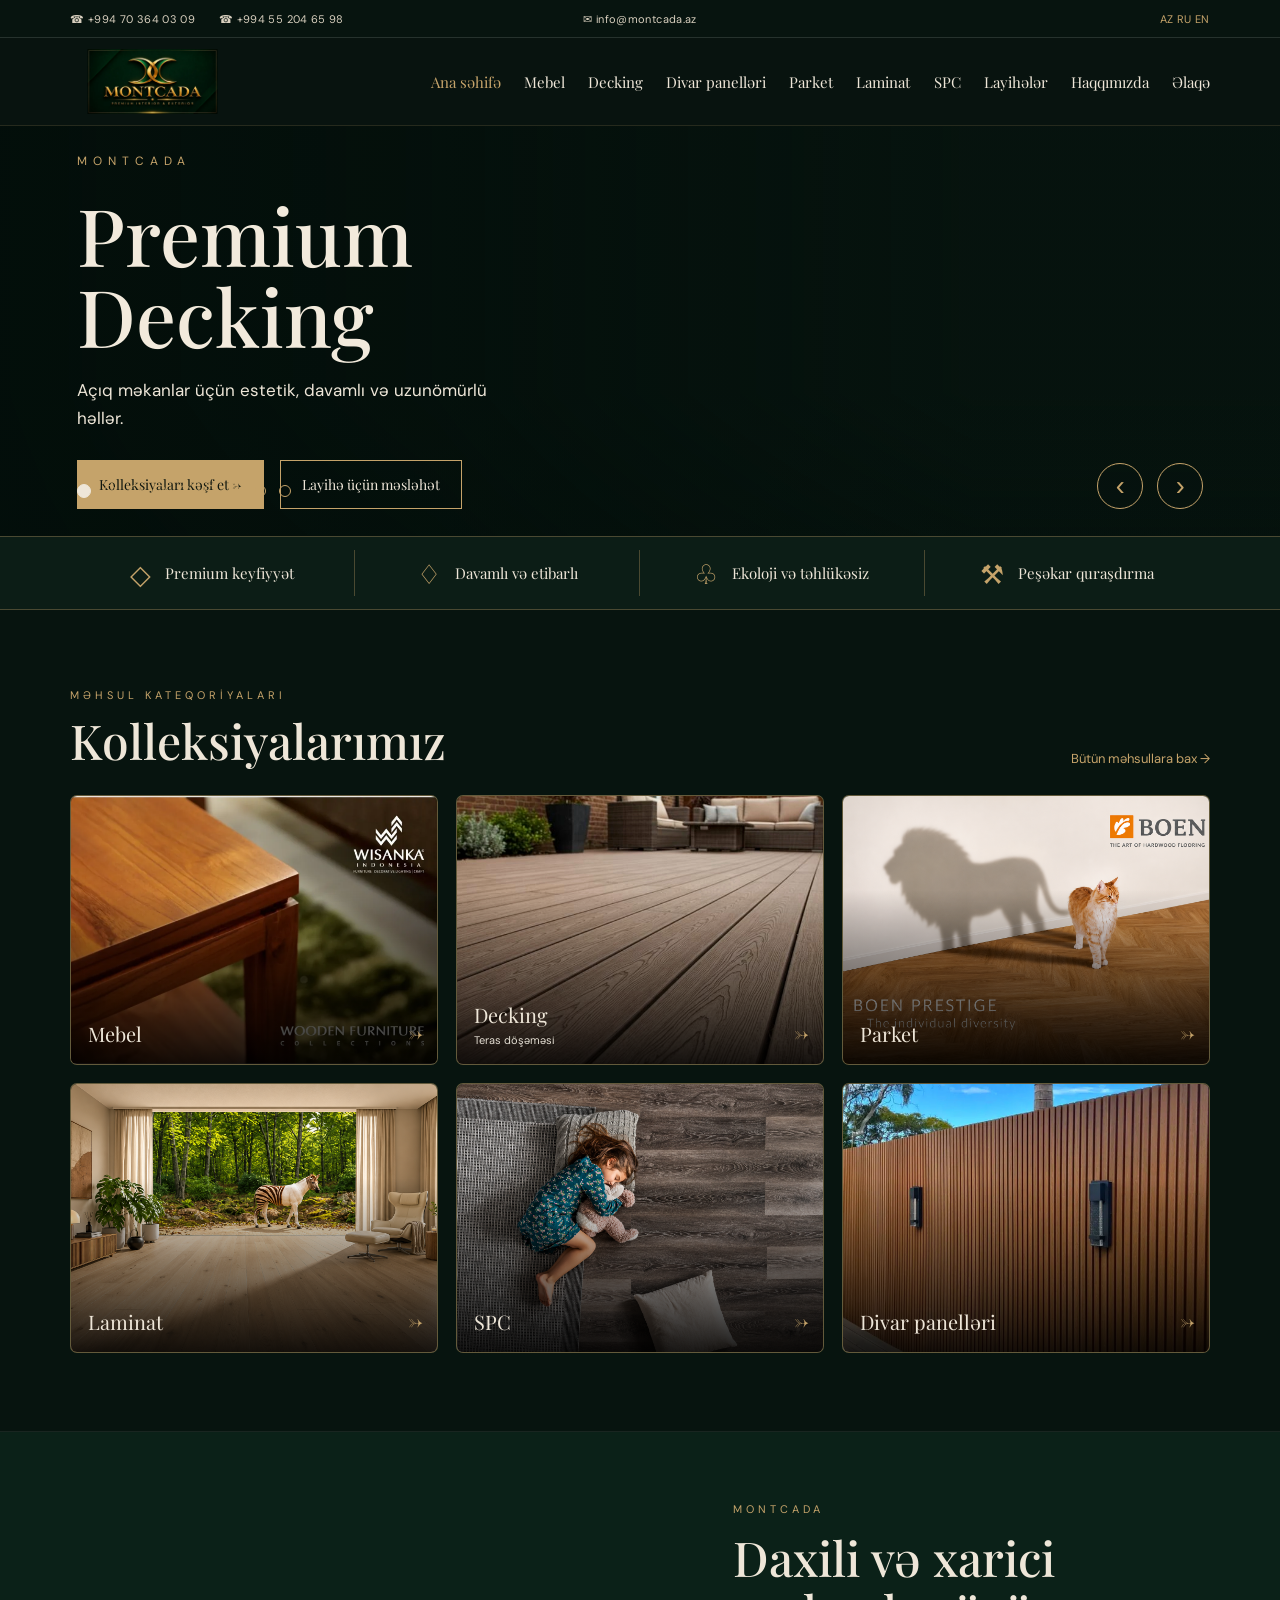
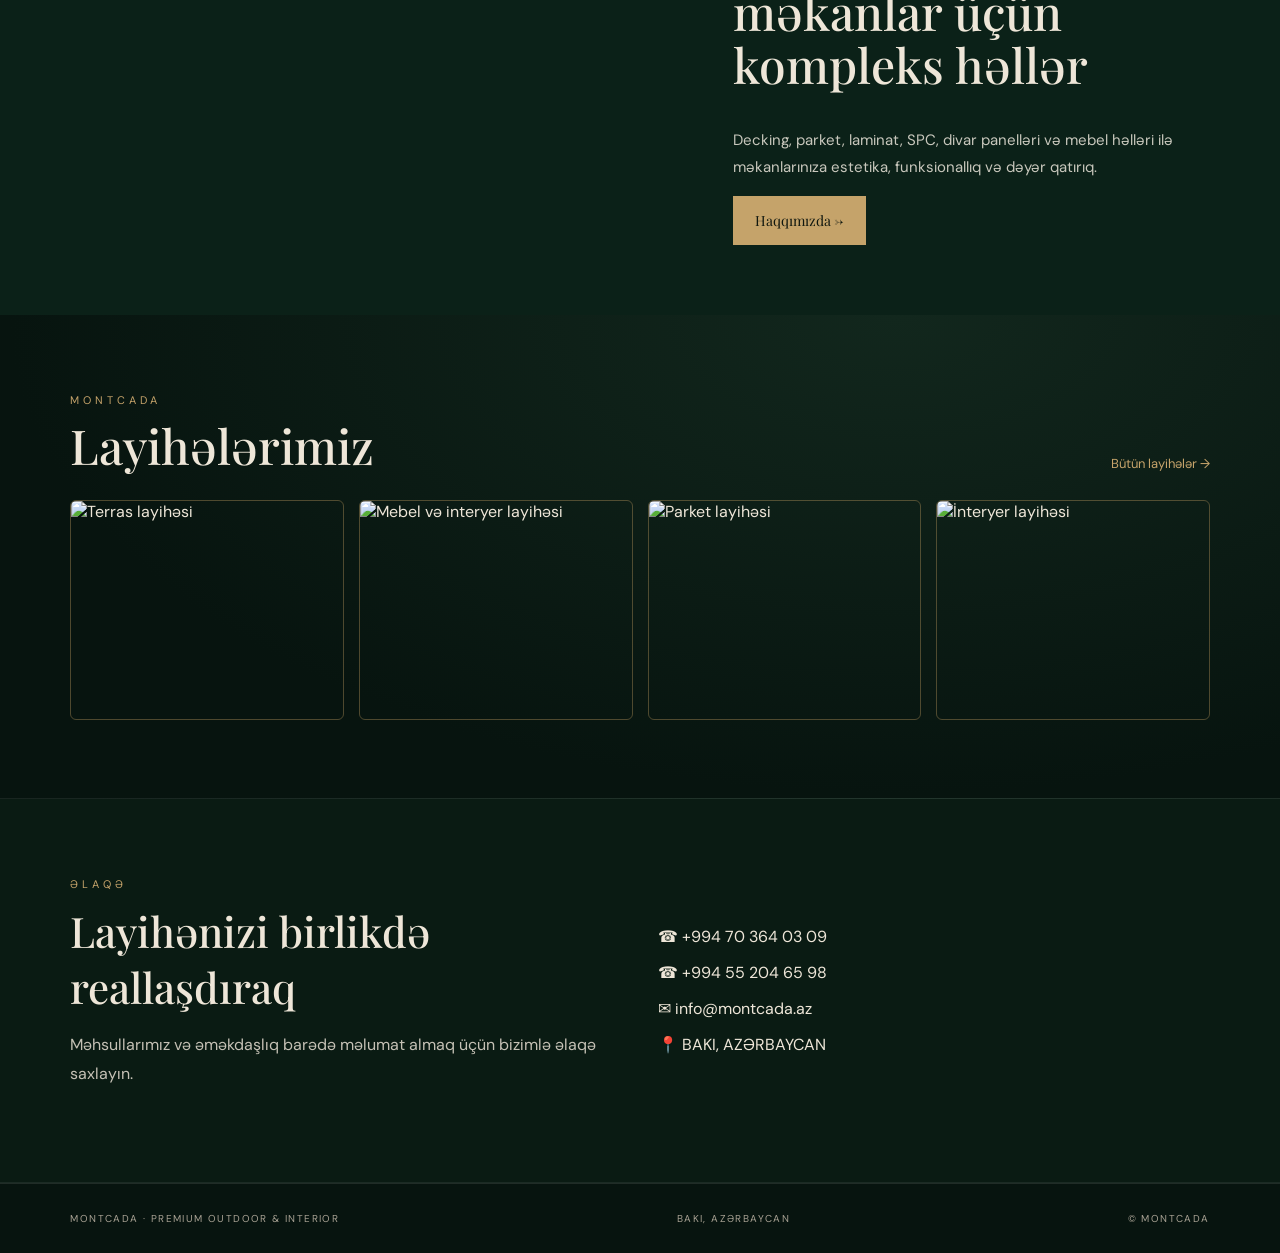
==== commit 25921468: "Update index.html" ====
--- a/index.html
+++ b/index.html
@@ -52,29 +52,30 @@
 
 </section>
 
+
 <!-- ÜSTÜNLÜKLƏR -->
 
-<section class="benefits" aria-label="MONTCADA üstünlükləri">
-
- <div class="benefit">
-  <span class="benefit-icon">◇</span>
-  Premium keyfiyyət
- </div>
-
- <div class="benefit">
-  <span class="benefit-icon">♢</span>
-  Davamlı və etibarlı
- </div>
-
- <div class="benefit">
-  <span class="benefit-icon">♧</span>
-  Ekoloji və təhlükəsiz
- </div>
-
- <div class="benefit">
-  <span class="benefit-icon">⚒</span>
-  Peşəkar quraşdırma
- </div>
+<section class="site-benefits" aria-label="MONTCADA üstünlükləri">
+
+  <div class="site-benefit">
+    <span class="site-benefit-icon">◇</span>
+    Premium keyfiyyət
+  </div>
+
+  <div class="site-benefit">
+    <span class="site-benefit-icon">♢</span>
+    Davamlı və etibarlı
+  </div>
+
+  <div class="site-benefit">
+    <span class="site-benefit-icon">♧</span>
+    Ekoloji və təhlükəsiz
+  </div>
+
+  <div class="site-benefit">
+    <span class="site-benefit-icon">⚒</span>
+    Peşəkar quraşdırma
+  </div>
 
 </section>
 
--- a/style.css
+++ b/style.css
@@ -1,4 +1,4 @@
-
+@import url('https://fonts.googleapis.com/css2?family=DM+Sans:wght@400;500;600;700&family=Playfair+Display:wght@500;600;700&display=swap');
 :root{
 --bg:#07140f;
 --panel:#0c1d16;
@@ -300,31 +300,32 @@
 color:#07140f
 }
 
-/* ÜSTÜNLÜKLƏR */
+/* ÜSTÜNLÜKLƏR — ÜMUMİ */
 
 .benefits{
-display:grid;
-grid-template-columns:repeat(4,1fr);
-padding:25px 5%;
-background:#071a12;
-border-bottom:1px solid #c5a36a33
+  display:grid;
+  grid-template-columns:repeat(4,minmax(0,1fr));
+  padding:17px 5%;
+  background:#071a12;
+  border-top:1px solid #c5a36a33;
+  border-bottom:1px solid #c5a36a33;
 }
 
 .benefit{
-display:flex;
-align-items:center;
-justify-content:center;
-gap:14px;
-padding:5px 12px;
-border-right:1px solid #c5a36a44;
-font:15px "Playfair Display",serif
-}
-
-.benefit:last-child{border:0}
+  display:flex;
+  align-items:center;
+  justify-content:center;
+  gap:10px;
+  min-width:0;
+  padding:7px;
+  border:0;
+  font:400 16px "Playfair Display",serif;
+}
 
 .benefit-icon{
-font-size:30px;
-color:var(--gold)
+  flex-shrink:0;
+  font-size:28px;
+  color:var(--gold);
 }
 
 /* MƏHSULLAR */
@@ -586,15 +587,25 @@
 .hero-content{padding:45px 7%}
 
 .benefits{
-grid-template-columns:1fr 1fr;
-gap:15px;
-padding:22px 5%
+  grid-template-columns:repeat(4,minmax(0,1fr));
+  gap:3px;
+  padding:18px 2%;
 }
 
 .benefit{
-justify-content:flex-start;
-border:0;
-font-size:13px
+  display:flex;
+  align-items:center;
+  justify-content:center;
+  gap:4px;
+  min-width:0;
+  padding:4px 2px;
+  border:0;
+  font:400 9px "Playfair Display",serif;
+}
+
+.benefit-icon{
+font-size:23px;
+flex-shrink:0;
 }
 
 .category-grid{
@@ -702,13 +713,7 @@
 height:36px;
 font-size:21px
 }
-
-.benefit{
-gap:8px;
-font-size:11px;
-padding:3px
-}
-
+ 
 .benefit-icon{font-size:23px}
 
 .section{padding:52px 5%}
@@ -838,13 +843,74 @@
   }
 }
 
-
+/* =================================
+   BÜTÜN SƏHİFƏLƏR — ÜSTÜNLÜKLƏR ZOLAĞI
+================================= */
+
+.site-benefits {
+  display: grid;
+  grid-template-columns: repeat(4, minmax(0, 1fr));
+  align-items: center;
+  padding: 13px 5.5%;
+  background: #0c1d16;
+  border-top: 1px solid #c5a36a55;
+  border-bottom: 1px solid #c5a36a55;
+}
+
+.site-benefit {
+  display: flex;
+  align-items: center;
+  justify-content: center;
+  gap: 14px;
+  min-height: 44px;
+  padding: 5px 12px;
+  border-right: 1px solid #c5a36a55;
+  color: #eee6d8;
+  font-family: "Playfair Display", serif;
+  font-size: 15px;
+}
+
+.site-benefit:last-child {
+  border-right: 0;
+}
+
+.site-benefit-icon {
+  flex-shrink: 0;
+  color: #c5a36a;
+  font-size: 27px;
+}
+
+@media (max-width: 620px) {
+  .site-benefits {
+    grid-template-columns: repeat(2, minmax(0, 1fr));
+    padding: 8px 3%;
+  }
+
+  .site-benefit {
+    justify-content: flex-start;
+    font-size: 12px;
+    gap: 9px;
+    padding: 10px 8px;
+  }
+
+  .site-benefit:nth-child(2) {
+    border-right: 0;
+  }
+
+  .site-benefit:nth-child(-n+2) {
+    border-bottom: 1px solid #c5a36a33;
+  }
+
+  .site-benefit-icon {
+    font-size: 22px;
+  }
+}
 
 /* =====================================
    MEBEL SƏHİFƏSİ CSS
 ===================================== */
 
-.page-mebel .hero{height:410px;
+.page-mebel .hero{
       position:relative;
       overflow:hidden;
       background:var(--panel)
@@ -957,27 +1023,7 @@
   font-size:25px;
   cursor:pointer
 }
-.page-mebel .benefits{
-  display:grid;
-  grid-template-columns:repeat(4,1fr);
-  padding:17px 5%;
-  border-block:1px solid var(--line);
-  background:var(--panel)
-}
-.page-mebel .benefit{
-  display:flex;
-  align-items:center;
-  justify-content:center;
-  gap:14px;padding:10px;
-  border-right:1px solid #c5a36a35;
-  font-size:13px
-}
-.page-mebel .benefit:last-child{border:0}
-
-.page-mebel .benefit span{
-  font-size:25px;
-  color:var(--gold)
-}
+
 .page-mebel .section{
   padding:52px 5% 28px;
   max-width:1600px;
@@ -1073,9 +1119,7 @@
 
 
 @media(max-width:520px){
-  
-  .page-mebel .benefit{font-size:10px;gap:7px;padding:12px 2px}
- .page-mebel .benefit span{font-size:20px}
+      
  .page-mebel .section{padding:38px 4% 20px}
  .page-mebel .categories{grid-template-columns:repeat(2,1fr);gap:10px}
  .page-mebel .category{height:155px}
@@ -1102,7 +1146,7 @@
 
 /* HERO */
 .page-decking .hero{
-  min-height:410px;
+  
   position:relative;
   display:flex;
   align-items:center;
@@ -1170,33 +1214,6 @@
 .page-decking .btn:hover{
   background:var(--gold);
   color:#10170f;
-}
-
-/* ÜSTÜNLÜKLƏR */
-.page-decking .benefits{
-  display:grid;
-  grid-template-columns:repeat(4,1fr);
-  padding:17px 5%;
-  border-top:1px solid #c5a36a30;
-  border-bottom:1px solid #c5a36a30;
-  background:#081a12;
-}
-
-.page-decking .benefit{
-  display:flex;
-  justify-content:center;
-  align-items:center;
-  gap:10px;
-  padding:7px;
-  border-right:1px solid #c5a36a35;
-  font-size:12px;
-}
-
-.page-decking .benefit:last-child{border:0}
-
-.page-decking .benefit span{
-  color:var(--gold);
-  font-size:25px;
 }
 
 /* BÖLMƏLƏR */
@@ -1433,21 +1450,10 @@
 
 @media(max-width:850px){
 
-  .page-decking .hero{min-height:420px}
+  
   .page-decking .hero-content{padding:35px 6%}
   .page-decking .hero h1{font-size:46px}
   .page-decking .hero p{font-size:14px}
-
-  .page-decking .benefits{
-    grid-template-columns:repeat(4,1fr);
-    gap:8px;
-  }
-
-  .page-decking .benefit{
-    justify-content:flex-start;
-    border:0;
-    font-size:11px;
-  }
 
   .page-decking .collections{grid-template-columns:1fr 1fr}
   .page-decking .collection-card{height:145px}
@@ -1477,3 +1483,778 @@
   .page-decking .colors{gap:10px}
   .page-decking .color-swatch{width:65px}
 }
+
+
+/* =================================
+   DIVAR PANELLƏRI SƏHİFƏSİ
+================================= */
+
+.page-wall-panels .hero {
+    
+
+    position: relative;
+    display: flex;
+    align-items: center;
+    overflow: hidden;
+    
+}
+
+.page-wall-panels .hero-slides,
+.page-wall-panels .hero-slides img {
+    position: absolute;
+    inset: 0;
+    width: 100%;
+    height: 100%;
+}
+
+.page-wall-panels .hero-slides img {
+    object-fit: cover;
+    opacity: 0;
+    transition: opacity 1.5s ease;
+}
+
+.page-wall-panels .hero-slides img.active {
+    opacity: 1;
+}
+
+.page-wall-panels .hero:after {
+    content: "";
+    position: absolute;
+    inset: 0;
+    background: linear-gradient(
+        90deg,
+        var(--bg) 0%,
+        rgba(7,20,15,.91) 30%,
+        rgba(7,20,15,.35) 68%,
+        rgba(7,20,15,.08)
+    );
+}
+
+.page-wall-panels .hero-content {
+    position: relative;
+    z-index: 2;
+    padding: 55px 6%;
+    max-width: 650px;
+}
+
+.page-wall-panels .hero h1 {
+    font-size: clamp(42px, 5vw, 66px);
+    line-height: 1.08;
+    margin: 16px 0;
+}
+
+.page-wall-panels .hero p {
+    font-size: 18px;
+    line-height: 1.6;
+    max-width: 440px;
+}
+
+.page-wall-panels .slide-controls {
+    position: absolute;
+    z-index: 3;
+    left: 6%;
+    bottom: 25px;
+    display: flex;
+    gap: 13px;
+}
+
+.page-wall-panels .slide-dot {
+    width: 13px;
+    height: 13px;
+    border: 2px solid var(--gold);
+    border-radius: 50%;
+    cursor: pointer;
+    background: transparent;
+    padding: 0;
+}
+
+.page-wall-panels .slide-dot.active {
+    background: var(--gold);
+}
+
+.page-wall-panels .arrows {
+    position: absolute;
+    right: 5%;
+    bottom: 22px;
+    z-index: 3;
+    display: flex;
+    gap: 15px;
+}
+
+.page-wall-panels .arrows button {
+    width: 45px;
+    height: 45px;
+    border-radius: 50%;
+    border: 1px solid var(--gold);
+    color: var(--gold);
+    background: var(--bg);
+    font-size: 25px;
+    cursor: pointer;
+}
+
+.page-wall-panels .features {
+    display: grid;
+    grid-template-columns: repeat(4, 1fr);
+    padding: 17px 5%;
+    border-top: 1px solid #ffffff22;
+    border-bottom: 1px solid #ffffff22;
+    background: var(--panel);
+}
+
+.page-wall-panels .feature {
+    text-align: center;
+    padding: 8px;
+    border-right: 1px solid rgba(255,255,255,0.2);
+    font-size: 15px;
+}
+
+.page-wall-panels .feature:last-child {
+    border: 0;
+}
+
+.page-wall-panels .feature b {
+    color: var(--gold);
+    font-size: 23px;
+    margin-right: 12px;
+}
+
+.page-wall-panels .section {
+    padding: 58px 5%;
+}
+
+.page-wall-panels .section-title {
+    margin-bottom: 28px;
+}
+
+.page-wall-panels .section-title h2 {
+    font-size: 36px;
+    margin: 8px 0;
+}
+
+.page-wall-panels .section-title p {
+    color: var(--muted);
+}
+
+.page-wall-panels .panel-grid {
+    display: grid;
+    grid-template-columns: repeat(3, 1fr);
+    gap: 18px;
+}
+
+.page-wall-panels .panel-card {
+    height: 235px;
+    position: relative;
+    overflow: hidden;
+    border: 1px solid var(--gold);
+    border-radius: 10px;
+}
+
+.page-wall-panels .panel-card img {
+    width: 100%;
+    height: 100%;
+    object-fit: cover;
+    transition: transform .6s;
+}
+
+.page-wall-panels .panel-card:hover img {
+    transform: scale(1.06);
+}
+
+.page-wall-panels .panel-card:after {
+    content: "";
+    position: absolute;
+    inset: 35% 0 0;
+    background: linear-gradient(transparent, rgba(0,0,0,.88));
+}
+
+.page-wall-panels .panel-label {
+    position: absolute;
+    z-index: 2;
+    bottom: 16px;
+    left: 17px;
+    right: 15px;
+}
+
+.page-wall-panels .panel-label h3 {
+    font-size: 21px;
+    margin: 0 0 5px;
+}
+
+.page-wall-panels .panel-label p {
+    font-size: 13px;
+    margin: 0;
+}
+
+.page-wall-panels .panel-label span {
+    float: right;
+    color: var(--gold);
+    font-size: 24px;
+}
+
+.page-wall-panels .about {
+    display: grid;
+    grid-template-columns: 1fr 1fr;
+    background: var(--panel);
+    border-top: 1px solid #ffffff22;
+}
+
+.page-wall-panels .about img {
+    width: 100%;
+    height: 100%;
+    min-height: 340px;
+    object-fit: cover;
+}
+
+.page-wall-panels .about-text {
+    padding: 50px 8%;
+}
+
+.page-wall-panels .about-text h2 {
+    font-size: 40px;
+    margin: 10px 0;
+}
+
+.page-wall-panels .about-text p {
+    line-height: 1.8;
+    color: var(--cream);
+}
+
+.page-wall-panels .about-list {
+    margin-top: 20px;
+    color: var(--gold);
+    line-height: 2.5;
+}
+
+.page-wall-panels footer {
+    padding: 25px 5%;
+    border-top: 1px solid #ffffff22;
+    display: flex;
+    justify-content: space-between;
+    color: var(--muted);
+    font-size: 11px;
+    letter-spacing: 1px;
+}
+
+/* TABLET */
+
+@media (max-width: 900px) {
+    .page-wall-panels .panel-card {
+        height: 190px;
+    }
+}
+
+/* MOBILE */
+
+@media (max-width: 600px) {
+    .page-wall-panels .hero {
+        
+    }
+
+    .page-wall-panels .hero-content {
+        padding: 45px 6%;
+    }
+
+    .page-wall-panels .hero h1 {
+        font-size: 40px;
+    }
+
+    .page-wall-panels .hero p {
+        font-size: 15px;
+    }
+
+    .page-wall-panels .features {
+    grid-template-columns: repeat(4, minmax(0, 1fr));
+    gap: 0;
+    padding-left: 2%;
+    padding-right: 2%;
+    width: 100%;
+    box-sizing: border-box;
+}
+
+    .page-wall-panels .feature {
+        font-size: 12px;
+        border: 0;
+    }
+
+    .page-wall-panels .section {
+        padding: 40px 4%;
+    }
+
+    .page-wall-panels .section-title h2 {
+        font-size: 29px;
+    }
+
+    .page-wall-panels .panel-grid {
+    grid-template-columns: 1fr;
+    gap: 10px;
+}
+    }
+
+    .page-wall-panels .panel-card {
+        height: 160px;
+    }
+
+    .page-wall-panels .panel-label {
+        left: 11px;
+        bottom: 12px;
+    }
+
+    .page-wall-panels .panel-label h3 {
+        font-size: 15px;
+    }
+
+    .page-wall-panels .panel-label p {
+        font-size: 10px;
+    }
+
+    .page-wall-panels .about {
+        grid-template-columns: 1fr;
+    }
+
+    .page-wall-panels .about img {
+        min-height: 230px;
+    }
+
+    .page-wall-panels .about-text {
+        padding: 32px 6%;
+    }
+
+    .page-wall-panels .about-text h2 {
+        font-size: 31px;
+    }
+
+    .page-wall-panels footer {
+        gap: 12px;
+        flex-direction: column;
+    }
+}
+
+
+
+
+/* =====================================
+   PARKET SƏHİFƏSİ CSS
+===================================== */
+
+.page-parket .hero {
+  height: 310px;
+  min-height: 310px;
+  position: relative;
+  overflow: hidden;
+  background: #07140f;
+}
+
+.page-parket .hero-img {
+  position: absolute;
+  inset: 0;
+  background-size: cover;
+  background-position: center;
+  opacity: 0;
+  transition: opacity 1.4s ease;
+}
+
+.page-parket .hero-img.active {
+  opacity: 1;
+}
+
+.page-parket .hero:after {
+  content: "";
+  position: absolute;
+  inset: 0;
+  background: linear-gradient(
+    90deg,
+    rgba(2,27,18,.98) 0%,
+    rgba(2,27,18,.88) 27%,
+    rgba(2,27,18,.25) 58%,
+    rgba(2,27,18,.05) 100%
+  );
+}
+
+.page-parket .hero-content {
+  position: relative;
+  z-index: 2;
+  padding: 34px 5.8%;
+  max-width: 570px;
+}
+
+.page-parket .eyebrow {
+  color: var(--gold);
+  letter-spacing: 5px;
+  text-transform: uppercase;
+  font-size: 12px;
+  font-weight: 600;
+}
+
+.page-parket .hero h1 {
+  font: 500 clamp(42px,5vw,64px)/1.04 "Playfair Display",serif;
+  margin: 10px 0 8px;
+}
+
+.page-parket .hero p {
+  font-size: 18px;
+  line-height: 1.5;
+  max-width: 410px;
+  margin: 0 0 17px;
+}
+
+.page-parket .actions {
+  display: flex;
+  gap: 14px;
+  flex-wrap: wrap;
+}
+
+.page-parket .btn {
+  display: inline-flex;
+  align-items: center;
+  gap: 10px;
+  padding: 13px 22px;
+  border: 1px solid var(--gold);
+  border-radius: 4px;
+  font-size: 14px;
+  font-weight: 600;
+}
+
+.page-parket .btn.primary {
+  background: var(--gold);
+  color: #172116;
+}
+
+.page-parket .btn.secondary {
+  background: rgba(2,26,17,.38);
+}
+
+.page-parket .dots {
+  display: flex;
+  gap: 13px;
+  margin-top: 24px;
+}
+
+.page-parket .dot {
+  width: 11px;
+  height: 11px;
+  border: 1.5px solid var(--gold);
+  border-radius: 50%;
+  background: transparent;
+  padding: 0;
+  cursor: pointer;
+}
+
+.page-parket .dot.active {
+  background: var(--gold);
+}
+
+.page-parket .arrows {
+  position: absolute;
+  z-index: 3;
+  right: 5.5%;
+  bottom: 24px;
+  display: flex;
+  gap: 12px;
+}
+
+.page-parket .arrow {
+  width: 45px;
+  height: 45px;
+  border-radius: 50%;
+  border: 1px solid var(--gold);
+  background: rgba(2,26,17,.72);
+  color: var(--gold);
+  font-size: 25px;
+  cursor: pointer;
+}
+
+.page-parket .benefits {
+  display: grid;
+  grid-template-columns: repeat(4,1fr);
+  padding: 13px 5.5%;
+  border-top: 1px solid #c5a36a55;
+  border-bottom: 1px solid #c5a36a55;
+  background: #0c1d16;
+}
+
+.page-parket .benefit {
+  display: flex;
+  align-items: center;
+  justify-content: center;
+  gap: 14px;
+  padding: 4px 12px;
+  border-right: 1px solid #c5a36a55;
+  font-size: 15px;
+}
+
+.page-parket .benefit:last-child {
+  border: 0;
+}
+
+.page-parket .benefit .ico {
+  font-size: 28px;
+  color: var(--gold);
+}
+
+.page-parket .section {
+  padding: 25px 5.5% 24px;
+}
+
+.page-parket .kicker {
+  font-size: 12px;
+  letter-spacing: 4px;
+  color: var(--gold);
+  font-weight: 600;
+}
+
+.page-parket .section h2,
+.page-parket .about h2 {
+  font: 600 clamp(28px,3vw,40px) "Playfair Display",serif;
+  margin: 6px 0;
+}
+
+.page-parket .section p {
+  color: var(--muted);
+  margin: 5px 0 17px;
+}
+
+.page-parket .cards {
+  display: grid;
+  grid-template-columns: repeat(5,1fr);
+  gap: 12px;
+}
+
+.page-parket .card {
+  height: 190px;
+  position: relative;
+  border: 1px solid #c5a36a55;
+  border-radius: 13px;
+  overflow: hidden;
+  background: #102a1c;
+}
+
+.page-parket .card img {
+  width: 100%;
+  height: 100%;
+  object-fit: cover;
+  transition: transform .6s;
+}
+
+.page-parket .card:hover img {
+  transform: scale(1.06);
+}
+
+.page-parket .card:after {
+  content: "";
+  position: absolute;
+  inset: 35% 0 0;
+  background: linear-gradient(transparent,rgba(1,20,13,.94));
+}
+
+.page-parket .card-label {
+  position: absolute;
+  z-index: 1;
+  left: 17px;
+  right: 14px;
+  bottom: 13px;
+}
+
+.page-parket .card-label strong {
+  display: block;
+  font-size: 17px;
+}
+
+.page-parket .card-label span {
+  font-size: 13px;
+  color: #eee4d2;
+}
+
+.page-parket .card-label b {
+  float: right;
+  color: var(--gold);
+  font-size: 25px;
+}
+
+.page-parket .about {
+  display: grid;
+  grid-template-columns: 39% 1fr 23%;
+  border-top: 1px solid #c5a36a55;
+  background: #0c1d16;
+  min-height: 235px;
+}
+
+.page-parket .about-photo {
+  min-height: 235px;
+  background-size: cover;
+  background-position: center;
+}
+
+.page-parket .about-copy {
+  padding: 28px 38px;
+}
+
+.page-parket .about-copy p {
+  line-height: 1.65;
+  color: #e0d9ca;
+  margin: 8px 0;
+}
+
+.page-parket .about-list {
+  padding: 25px 30px;
+  display: flex;
+  flex-direction: column;
+  justify-content: center;
+  gap: 13px;
+  border-left: 1px solid #c5a36a55;
+}
+
+.page-parket .about-list div {
+  border-bottom: 1px solid rgba(197,163,106,.18);
+  padding-bottom: 10px;
+}
+
+.page-parket .about-list span {
+  color: var(--gold);
+  font-size: 20px;
+  margin-right: 12px;
+}
+
+.page-parket footer {
+  padding: 18px 5.5%;
+  display: flex;
+  justify-content: space-between;
+  color: #9f9a8c;
+  font-size: 11px;
+  letter-spacing: 1.5px;
+  border-top: 1px solid #c5a36a55;
+}
+
+/* PARKET — TABLET */
+
+@media(max-width:900px) {
+  .page-parket .cards {
+    grid-template-columns: repeat(3,1fr);
+  }
+
+  .page-parket .about {
+    grid-template-columns: 1fr 1fr;
+  }
+
+  .page-parket .about-list {
+    grid-column: 1/-1;
+    display: grid;
+    grid-template-columns: repeat(2,1fr);
+    border-left: 0;
+    border-top: 1px solid #c5a36a55;
+  }
+}
+
+/* PARKET — MOBİL */
+
+@media(max-width:620px) {
+  .page-parket .hero {
+    height: 380px;
+    min-height: 380px;
+  }
+
+  .page-parket .hero-content {
+    padding: 42px 6%;
+    max-width: 95%;
+  }
+
+  .page-parket .hero h1 {
+    font-size: 48px;
+  }
+
+  .page-parket .hero p {
+    font-size: 15px;
+    max-width: 300px;
+  }
+
+  .page-parket .arrows {
+    right: 5%;
+    bottom: 16px;
+  }
+
+  .page-parket .arrow {
+    width: 37px;
+    height: 37px;
+  }
+
+  .page-parket .dots {
+    gap: 9px;
+    margin-top: 20px;
+  }
+
+  .page-parket .benefits {
+    grid-template-columns: repeat(2,1fr);
+    padding: 8px 3%;
+  }
+
+  .page-parket .benefit {
+    font-size: 11px;
+    justify-content: flex-start;
+    padding: 9px 7px;
+    gap: 8px;
+  }
+
+  .page-parket .benefit:nth-child(2) {
+    border-right: 0;
+  }
+
+  .page-parket .benefit .ico {
+    font-size: 20px;
+  }
+
+  .page-parket .section {
+    padding: 24px 4%;
+  }
+
+  .page-parket .section h2 {
+    font-size: 29px;
+  }
+
+  .page-parket .cards {
+    grid-template-columns: repeat(2,1fr);
+    gap: 9px;
+  }
+
+  .page-parket .card {
+    height: 150px;
+  }
+
+  .page-parket .card-label {
+    left: 10px;
+    bottom: 10px;
+  }
+
+  .page-parket .card-label strong {
+    font-size: 14px;
+  }
+
+  .page-parket .card-label span {
+    font-size: 10px;
+  }
+
+  .page-parket .about {
+    grid-template-columns: 1fr;
+  }
+
+  .page-parket .about-photo {
+    min-height: 210px;
+  }
+
+  .page-parket .about-copy {
+    padding: 23px 6%;
+  }
+
+  .page-parket .about-list {
+    grid-template-columns: 1fr 1fr;
+    padding: 18px 6%;
+  }
+
+  .page-parket .about-list div {
+    font-size: 12px;
+  }
+
+  .page-parket footer {
+    padding: 15px 4%;
+    font-size: 8px;
+    gap: 10px;
+  }
+}
